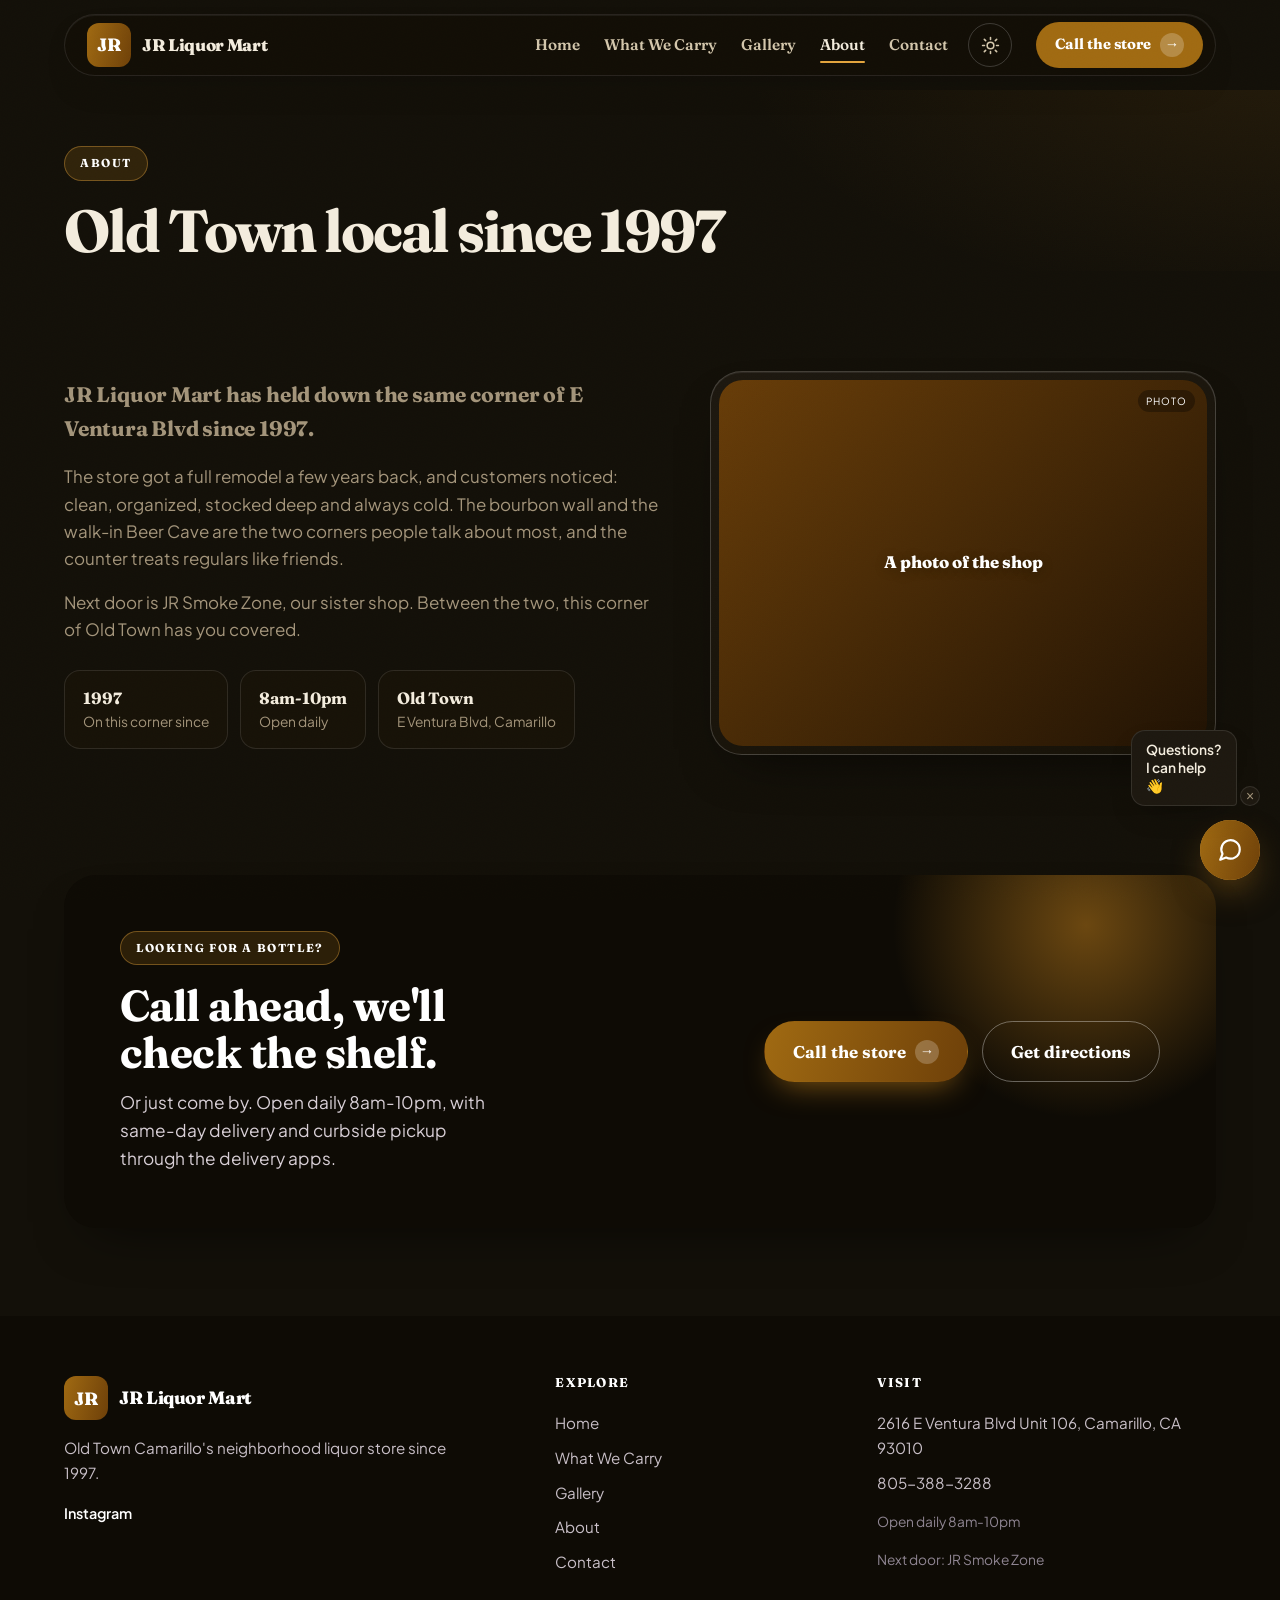
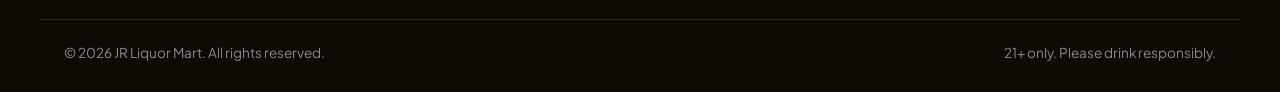
==== about.html @ 408fb855 "JR Liquor Mart site: initial import from site-template build Split from wyatt741/site-template (jr-l" ====
<!doctype html><html lang="en"><head>
<meta charset="utf-8"><meta name="viewport" content="width=device-width,initial-scale=1,viewport-fit=cover">
<title>About | JR Liquor Mart</title><meta name="description" content="JR Liquor Mart has held down the same corner of E Ventura Blvd in Old Town Camarillo since 1997.">
<link rel="canonical" href="https://jrliquormart.com/about.html">
<meta name="robots" content="index,follow">
<meta property="og:title" content="About | JR Liquor Mart"><meta property="og:description" content="JR Liquor Mart has held down the same corner of E Ventura Blvd in Old Town Camarillo since 1997.">
<meta property="og:type" content="website"><meta property="og:url" content="https://jrliquormart.com/about.html">
<meta property="og:site_name" content="JR Liquor Mart"><meta property="og:image" content="https://jrliquormart.com/assets/og-image.jpg">
<meta property="og:locale" content="en_US"><meta name="theme-color" content="#b8791a">
<meta name="twitter:card" content="summary_large_image">
<meta name="twitter:title" content="About | JR Liquor Mart"><meta name="twitter:description" content="JR Liquor Mart has held down the same corner of E Ventura Blvd in Old Town Camarillo since 1997.">
<meta name="twitter:image" content="https://jrliquormart.com/assets/og-image.jpg">
<link rel="icon" href="favicon.ico?v=1" sizes="48x48 32x32 16x16">
<link rel="icon" type="image/png" href="assets/favicon.png?v=1" sizes="256x256">
<link rel="apple-touch-icon" href="assets/apple-touch-icon.png?v=1">
<link rel="preconnect" href="https://fonts.googleapis.com">
<link rel="preconnect" href="https://fonts.gstatic.com" crossorigin>
<link href="https://fonts.googleapis.com/css2?family=Fraunces:opsz,wght@9..144,600;9..144,700;9..144,800&family=Plus+Jakarta+Sans:wght@400;500;600;700&display=swap" rel="stylesheet">
<link rel="stylesheet" href="styles.css?v=2">
<script type="application/ld+json">{"@context":"https://schema.org","@type":["LiquorStore","LocalBusiness"],"@id":"https://jrliquormart.com/#business","name":"JR Liquor Mart","description":"Old Town Camarillo's neighborhood liquor store since 1997. Bourbon and whiskey, a walk-in beer cooler, tequila, wine and snacks.","image":"https://jrliquormart.com/assets/og-image.jpg","logo":"https://jrliquormart.com/assets/logo.png","url":"https://jrliquormart.com/","telephone":"+18053883288","priceRange":"$","address":{"@type":"PostalAddress","streetAddress":"2616 E Ventura Blvd Unit 106","addressLocality":"Camarillo","addressRegion":"CA","postalCode":"93010","addressCountry":"US"},"hasMap":"https://maps.google.com/?q=2616+E+Ventura+Blvd+Unit+106,+Camarillo,+CA+93010","openingHoursSpecification":[{"@type":"OpeningHoursSpecification","dayOfWeek":["Monday","Tuesday","Wednesday","Thursday","Friday","Saturday","Sunday"],"opens":"08:00","closes":"22:00"}],"sameAs":["https://www.instagram.com/jrliquormart"]}</script>
<script>(function(){try{var t=localStorage.getItem("theme")||"dark";document.documentElement.setAttribute("data-theme",t);}catch(e){}})();</script>
</head><body class="about">
<a class="skip" href="#main">Skip to content</a><div class="nav-shell"><header class="nav"><div class="nav-in">
  <a class="brand " href="index.html" aria-label="JR Liquor Mart home"><span class="brand-b">JR</span><span class="brand-name">JR Liquor Mart</span></a>
  <nav class="nav-links"><a href="index.html">Home</a><a href="services.html">What We Carry</a><a href="gallery.html">Gallery</a><a href="about.html" class="active">About</a><a href="contact.html">Contact</a></nav>
  <button class="theme-toggle" type="button" aria-label="Toggle dark mode" title="Toggle theme"><svg class="sun" viewBox="0 0 24 24" aria-hidden="true"><circle cx="12" cy="12" r="4.2"/><path d="M12 2v2.4M12 19.6V22M4.2 4.2l1.7 1.7M18.1 18.1l1.7 1.7M2 12h2.4M19.6 12H22M4.2 19.8l1.7-1.7M18.1 5.9l1.7-1.7"/></svg><svg class="moon" viewBox="0 0 24 24" aria-hidden="true"><path d="M20 14.5A8 8 0 1 1 9.5 4a6.5 6.5 0 0 0 10.5 10.5Z"/></svg></button>
  <a class="btn btn-primary btn-sm nav-cta cta-anim" href="tel:+18053883288">Call the store<span class="btn-ic">&rarr;</span></a>
  <button class="burger" aria-label="Menu" aria-expanded="false"><span></span><span></span><span></span></button>
</div></header></div>
<div class="mobile-menu" id="mobile-menu"><a href="index.html">Home</a><a href="services.html">What We Carry</a><a href="gallery.html">Gallery</a><a href="about.html">About</a><a href="contact.html">Contact</a><a class="btn btn-primary cta-anim" href="tel:+18053883288">Call the store<span class="btn-ic">&rarr;</span></a></div>
<main id="main">
<section class="page-hero"><div class="wrap reveal"><span class="eyebrow">About</span><h1>Old Town local since 1997</h1></div></section>
<section class="section"><div class="wrap about-in">
  <div class="about-copy reveal">
    <p class="lead">JR Liquor Mart has held down the same corner of E Ventura Blvd since 1997.</p>
    <p>The store got a full remodel a few years back, and customers noticed: clean, organized, stocked deep and always cold. The bourbon wall and the walk-in Beer Cave are the two corners people talk about most, and the counter treats regulars like friends.</p>
    <p>Next door is JR Smoke Zone, our sister shop. Between the two, this corner of Old Town has you covered.</p>
    <div class="about-facts">
      <div><strong>1997</strong><span>On this corner since</span></div>
      <div><strong>8am-10pm</strong><span>Open daily</span></div>
      <div><strong>Old Town</strong><span>E Ventura Blvd, Camarillo</span></div>
    </div>
  </div>
  <div class="about-art reveal d1"><div class="art-frame"><figure class="tile tile-ph" data-cat="store"><span class="tile-label">A photo of the shop</span><span class="tile-swap">photo</span></figure></div></div>
</div></section>
</main><section class="cta-band"><div class="wrap"><div class="cta-card reveal">
  <div class="cta-copy"><span class="eyebrow eyebrow-light">Looking for a bottle?</span>
    <h2>Call ahead, we'll check the shelf.</h2>
    <p>Or just come by. Open daily 8am-10pm, with same-day delivery and curbside pickup through the delivery apps.</p></div>
  <div class="cta-btns"><a class="btn btn-glow btn-lg cta-anim" href="tel:+18053883288">Call the store<span class="btn-ic">&rarr;</span></a>
  <a class="btn btn-ghost-light btn-lg" href="https://maps.google.com/?q=2616+E+Ventura+Blvd+Unit+106,+Camarillo,+CA+93010" target="_blank" rel="noopener">Get directions</a></div>
</div></div></section><footer><div class="wrap foot-grid">
  <div class="foot-brand"><a class="brand brand-foot" href="index.html" aria-label="JR Liquor Mart home"><span class="brand-b">JR</span><span class="brand-name">JR Liquor Mart</span></a>
    <p>Old Town Camarillo's neighborhood liquor store since 1997.</p>
    <div class="foot-social"><a href="https://www.instagram.com/jrliquormart" target="_blank" rel="noopener">Instagram</a></div>
  </div>
  <div class="foot-col"><h5>Explore</h5><a href="index.html">Home</a><a href="services.html">What We Carry</a><a href="gallery.html">Gallery</a><a href="about.html">About</a><a href="contact.html">Contact</a></div>
  <div class="foot-col"><h5>Visit</h5>
    <a href="https://maps.google.com/?q=2616+E+Ventura+Blvd+Unit+106,+Camarillo,+CA+93010" target="_blank" rel="noopener">2616 E Ventura Blvd Unit 106, Camarillo, CA 93010</a>
    <a href="tel:+18053883288">805-388-3288</a>
    
    <span class="foot-note">Open daily 8am-10pm</span>
    <span class="foot-note">Next door: JR Smoke Zone</span>
  </div>
</div>
<div class="legal wrap"><span>&copy; 2026 JR Liquor Mart. All rights reserved.</span><span>21+ only. Please drink responsibly.</span></div>
</footer>
<div class="callbar" aria-label="Contact us">
  <a href="tel:+18053883288"><svg viewBox="0 0 24 24" aria-hidden="true"><path d="M22 16.9v3a2 2 0 0 1-2.2 2 19.8 19.8 0 0 1-8.6-3 19.5 19.5 0 0 1-6-6 19.8 19.8 0 0 1-3-8.6A2 2 0 0 1 4.1 2h3a2 2 0 0 1 2 1.7c.1.9.4 1.8.7 2.7a2 2 0 0 1-.5 2.1L8.1 9.9a16 16 0 0 0 6 6l1.4-1.2a2 2 0 0 1 2.1-.5c.9.3 1.8.6 2.7.7a2 2 0 0 1 1.7 2z"/></svg>Call us</a>
  <a href="sms:+18053883288"><svg viewBox="0 0 24 24" aria-hidden="true"><path d="M21 11.5a8.5 8.5 0 0 1-12.6 7.4L3 21l2.1-5.4A8.5 8.5 0 1 1 21 11.5Z"/></svg>Text us</a>
</div>
<div class="cw" id="cw">
  <button class="cw-bubble" id="cw-bubble" type="button" aria-label="Open assistant" aria-expanded="false" aria-controls="cw-panel">
    <svg class="cw-i cw-i-chat" viewBox="0 0 24 24" aria-hidden="true"><path d="M21 11.5a8.5 8.5 0 0 1-12.6 7.4L3 21l2.1-5.4A8.5 8.5 0 1 1 21 11.5Z"/></svg>
    <svg class="cw-i cw-i-x" viewBox="0 0 24 24" aria-hidden="true"><path d="M6 6l12 12M18 6L6 18"/></svg>
  </button>
  <div class="cw-panel" id="cw-panel" role="dialog" aria-modal="false" aria-labelledby="cw-title" hidden>
    <div class="cw-head"><span class="cw-avatar" aria-hidden="true">JR</span>
      <div class="cw-head-t"><strong id="cw-title">JR Assistant</strong><span><span class="cw-dot"></span> Ask about hours, delivery, or what we carry</span></div>
      <button class="cw-x-btn" id="cw-close" type="button" aria-label="Close chat"><svg viewBox="0 0 24 24" aria-hidden="true"><path d="M6 6l12 12M18 6L6 18"/></svg></button>
    </div>
    <div class="cw-log" id="cw-log" role="log" aria-live="polite" aria-label="Chat messages"></div>
    <form class="cw-form" id="cw-form" autocomplete="off">
      <label for="cw-input" class="sr-only">Type your message</label>
      <input id="cw-input" class="cw-input" type="text" placeholder="Type your message..." maxlength="600" autocomplete="off">
      <button class="cw-send" id="cw-send" type="submit" aria-label="Send message"><svg viewBox="0 0 24 24" aria-hidden="true"><path d="M5 12h14M13 6l6 6-6 6"/></svg></button>
    </form>
    <p class="cw-note">AI assistant, answers can be off. Don't share passwords or card numbers.</p>
  </div>
</div>
<script src="app.js?v=1"></script>
<script src="chat.js?v=1"></script></body></html>
---- styles.css ----
/* JR Liquor Mart - theme v2: bourbon amber + warm near-black, "black and tan".
   Dark default. Palette from the 2026-07-26 research brief (spirits-retail dark + amber
   pattern); accent text tones picked to hold WCAG AA on their backgrounds.
   NOTE: the --pink* var names are the template's accent slots, kept so future template
   merges stay diff-able. Here they hold amber, not pink. */
*{margin:0;padding:0;box-sizing:border-box}
:root{
  color-scheme:light;
  --ink:#231a10; --ink-soft:#4a3d2c; --paper:#fbf9f4; --surface:#ffffff; --paper2:#f5efe3; --band:#f6edd8; --night:#1a1207;
  --nav-bg:rgba(255,255,255,.72); --nav-border:rgba(255,255,255,.7); --btn-solid:var(--ink); --btn-hover:#9a6410;
  --pink:#9a6410; --pink-deep:#6e4009; --pink-soft:#c08a2e;
  --muted:#6f6350; --line:#ede4d1; --line-2:#e3d6bd;
  --disp:'Fraunces',Georgia,serif; --body:'Plus Jakarta Sans',system-ui,sans-serif;
  --wrap:1200px; --r:16px; --r-lg:24px; --r-xl:32px;
  --ease:cubic-bezier(.22,.61,.36,1); --spring:cubic-bezier(.34,1.56,.64,1);
  --grad:linear-gradient(105deg,#a06a12,#6e4009);
  --shadow:0 22px 50px -28px rgba(58,42,16,.4);
  --shadow-soft:0 14px 40px -24px rgba(58,42,16,.35);
}
html{scroll-behavior:smooth}
body{font-family:var(--body);color:var(--ink);background:var(--paper);line-height:1.62;-webkit-font-smoothing:antialiased;overflow-x:hidden}
/* subtle film-grain overlay for premium physical texture (fixed, non-interactive) */
body::after{content:"";position:fixed;inset:0;pointer-events:none;z-index:9999;opacity:.035;mix-blend-mode:soft-light;
  background-image:url("data:image/svg+xml,%3Csvg xmlns='http://www.w3.org/2000/svg' width='150' height='150'%3E%3Cfilter id='n'%3E%3CfeTurbulence type='fractalNoise' baseFrequency='0.8' numOctaves='2' stitchTiles='stitch'/%3E%3C/filter%3E%3Crect width='100%25' height='100%25' filter='url(%23n)'/%3E%3C/svg%3E")}
:root[data-theme="dark"] body::after{opacity:.06}
.wrap{max-width:var(--wrap);margin:0 auto;padding:0 24px}
h1,h2,h3,h4,h5{font-family:var(--disp);line-height:1.08;letter-spacing:-.012em;font-weight:700}
a{color:inherit;text-decoration:none}
img{max-width:100%;display:block}
.center{text-align:center}
section{scroll-margin-top:92px}
.skip{position:absolute;left:-999px;top:0;background:var(--ink);color:#fff;padding:10px 16px;border-radius:0 0 10px 0;z-index:200}
.skip:focus{left:0}
:focus-visible{outline:2.5px solid var(--pink);outline-offset:3px;border-radius:6px}

/* ---- buttons ---- */
.btn{position:relative;display:inline-flex;align-items:center;gap:9px;font-family:var(--disp);font-weight:700;font-size:.98rem;
  padding:13px 22px;border-radius:100px;border:1.5px solid transparent;cursor:pointer;
  transition:transform .4s var(--ease),box-shadow .4s var(--ease),background .3s,color .3s;will-change:transform}
.btn-sm{padding:10px 18px;font-size:.92rem}
.btn-lg{padding:16px 28px;font-size:1.06rem}
.btn-ic{display:inline-grid;place-items:center;width:24px;height:24px;border-radius:100px;background:rgba(255,255,255,.22);
  font-size:.9rem;transition:transform .4s var(--spring)}
.btn:hover .btn-ic{transform:translate(3px,-1px)}
.btn:active{transform:scale(.97)}
.btn-primary{background:var(--btn-solid);color:#fff}
.btn-primary:hover{background:var(--btn-hover);box-shadow:0 16px 32px -14px rgba(184,121,26,.6);transform:translateY(-2px)}
.btn-glow{background:var(--grad);color:#fff;box-shadow:0 14px 30px -12px rgba(184,121,26,.7)}
.btn-glow:hover{transform:translateY(-2px);box-shadow:0 20px 40px -12px rgba(184,121,26,.85)}
.btn-ghost{background:transparent;border-color:var(--line-2);color:var(--ink)}
.btn-ghost:hover{border-color:var(--ink);transform:translateY(-2px)}
.btn-ghost .btn-ic{background:rgba(21,16,22,.08)}
.btn-ghost-light{background:transparent;border-color:rgba(255,255,255,.35);color:#fff}
.btn-ghost-light:hover{background:rgba(255,255,255,.12);transform:translateY(-2px)}
.btn-dark{background:var(--btn-solid);color:#fff}
.btn-dark:hover{background:var(--btn-hover);transform:translateY(-2px);box-shadow:0 16px 32px -14px rgba(184,121,26,.6)}

/* ---- nav (floating glass pill) ---- */
.nav-shell{position:sticky;top:0;z-index:100;padding:14px 0;pointer-events:none}
.nav{max-width:var(--wrap);margin:0 auto;pointer-events:auto}
.nav-in{display:flex;align-items:center;gap:20px;height:62px;padding:0 12px 0 22px;margin:0 24px;
  background:var(--nav-bg);backdrop-filter:blur(16px) saturate(1.4);-webkit-backdrop-filter:blur(16px) saturate(1.4);
  border:1px solid var(--nav-border);box-shadow:var(--shadow-soft),inset 0 1px 0 rgba(255,255,255,.6);border-radius:100px}
.brand{display:inline-flex;align-items:center;gap:11px}
.brand img{height:44px;width:auto}
.brand-name{font-family:var(--disp);font-weight:800;font-size:1.06rem;letter-spacing:-.02em;color:var(--ink);line-height:1.05;white-space:nowrap}
.nav-links{display:flex;align-items:center;gap:24px;margin-left:auto}
.nav-links a{font-family:var(--disp);font-weight:600;color:var(--ink-soft);font-size:.96rem;position:relative;transition:color .25s}
.nav-links a::after{content:"";position:absolute;left:0;right:100%;bottom:-6px;height:2px;background:var(--pink);border-radius:2px;transition:right .3s var(--ease)}
.nav-links a:hover,.nav-links a.active{color:var(--ink)}
.nav-links a:hover::after,.nav-links a.active::after{right:0}
.nav-cta{margin-left:4px}
.burger{display:none;flex-direction:column;gap:5px;background:none;border:0;cursor:pointer;padding:13px 12px}   /* 44px+ tap target */
.burger span{width:24px;height:2.5px;background:var(--ink);border-radius:2px;transition:.35s var(--ease)}
.mobile-menu{display:none;flex-direction:column;gap:2px;padding:14px 32px 24px;background:var(--surface);backdrop-filter:blur(16px);border-bottom:1px solid var(--line);position:sticky;top:90px;z-index:99}
.mobile-menu a:not(.btn){padding:13px 0;font-family:var(--disp);font-weight:600;border-bottom:1px solid var(--line)}
.mobile-menu .btn{margin-top:14px;justify-content:center}
body.menu-open .mobile-menu{display:flex}
body.menu-open .burger span:nth-child(1){transform:translateY(7.5px) rotate(45deg)}
body.menu-open .burger span:nth-child(2){opacity:0}
body.menu-open .burger span:nth-child(3){transform:translateY(-7.5px) rotate(-45deg)}

/* ---- shared bits ---- */
.eyebrow{display:inline-flex;align-items:center;gap:8px;font-family:var(--disp);font-weight:700;font-size:.72rem;letter-spacing:.14em;text-transform:uppercase;
  color:var(--pink-deep);background:var(--band);border:1px solid rgba(184,121,26,.3);padding:7px 15px;border-radius:100px;margin-bottom:18px}
.eyebrow .dot{width:7px;height:7px;border-radius:100px;background:var(--pink);box-shadow:0 0 0 4px rgba(184,121,26,.18)}
.eyebrow-light{color:#fff;background:rgba(255,255,255,.15);border-color:rgba(255,255,255,.25)}
[data-theme="dark"] .eyebrow{color:#fff;background:rgba(184,121,26,.18);border-color:rgba(226,163,61,.4)}
.section{padding:100px 0}
.band{background:var(--paper2);border-block:1px solid var(--line)}
.sec-head{margin-bottom:44px}
.sec-head.center{text-align:center}
.sec-head h2{font-size:clamp(2rem,4.6vw,3.1rem);text-wrap:balance}
.sec-head p{color:var(--muted);font-size:1.1rem;margin-top:14px;max-width:64ch}
.sec-head.center p{margin-inline:auto}
.sample-note{font-size:.9rem;color:var(--pink-deep);font-weight:600}

/* ---- hero ---- */
.hero{position:relative;overflow:hidden;padding:40px 0 20px;
  background:radial-gradient(1100px 520px at 12% -8%,rgba(184,121,26,.10),transparent 58%),radial-gradient(900px 480px at 102% 4%,rgba(226,163,61,.12),transparent 55%)}
.hero::before,.hero::after{content:"";position:absolute;border-radius:50%;filter:blur(70px);z-index:0;pointer-events:none}
.hero::before{width:400px;height:400px;background:rgba(184,121,26,.14);top:-140px;left:-90px}
.hero::after{width:340px;height:340px;background:rgba(226,163,61,.16);top:-40px;right:-70px}
.hero-in{position:relative;z-index:1}
/* padding-block (not the shorthand) so .wrap's side padding survives - the shorthand
   was zeroing it out and letting hero content run off both screen edges on mobile */
.hero-in{display:grid;grid-template-columns:1.06fr .94fr;gap:56px;align-items:center;padding-block:56px 72px}
.hero-copy h1{font-size:clamp(2.5rem,5.6vw,4.2rem);letter-spacing:-.018em;margin:8px 0 20px;text-wrap:balance}
.hero-copy .hl{color:var(--pink);position:relative;white-space:nowrap}
.hero-copy>p{font-size:1.18rem;color:var(--muted);max-width:46ch}
.hero-btns{display:flex;gap:14px;flex-wrap:wrap;margin:28px 0 24px}
.hero-strip{display:flex;flex-wrap:wrap;gap:9px}
.hero-strip span{font-family:var(--disp);font-weight:600;font-size:.85rem;background:var(--surface);border:1px solid var(--line-2);padding:8px 15px;border-radius:100px;box-shadow:var(--shadow-soft)}
/* hero art: bezel-framed real photo + floating accents */
.hero-art{position:relative}
.hero-frame{padding:8px;background:linear-gradient(160deg,var(--surface),var(--paper2));border:1px solid var(--line-2);
  border-radius:var(--r-xl);box-shadow:var(--shadow);transform:rotate(1.4deg);transition:transform .6s var(--ease)}
.hero-frame img{border-radius:calc(var(--r-xl) - 8px);aspect-ratio:4/3;object-fit:cover;width:100%}
.hero-art:hover .hero-frame{transform:rotate(0)}
.hero-badge{position:absolute;left:-18px;bottom:24px;display:flex;align-items:center;gap:10px;background:var(--surface);padding:10px 16px 10px 10px;
  border-radius:100px;box-shadow:var(--shadow);border:1px solid var(--line);font-family:var(--disp);font-weight:700;font-size:.8rem;line-height:1.1}
.hero-badge img{width:38px;height:38px}
.hero-chip{position:absolute;right:-16px;top:-18px;width:120px;height:120px;padding:6px;background:var(--surface);border-radius:22px;box-shadow:var(--shadow);border:1px solid var(--line);transform:rotate(-5deg);transition:transform .6s var(--spring)}
.hero-chip img{width:100%;height:100%;object-fit:cover;border-radius:16px}
.hero-art:hover .hero-chip{transform:rotate(0) scale(1.04)}

/* ---- brands strip (infinite marquee, uniform white chips) ---- */
.brands{padding:30px 0;border-block:1px solid var(--line);background:var(--paper2)}
.brands-in{display:flex;align-items:center;gap:26px}
.brands-label{font-family:var(--disp);font-weight:700;font-size:.8rem;letter-spacing:.06em;text-transform:uppercase;color:var(--muted);white-space:nowrap;flex-shrink:0}
.brands-marquee{overflow:hidden;flex:1;-webkit-mask-image:linear-gradient(90deg,transparent,#000 5%,#000 95%,transparent);mask-image:linear-gradient(90deg,transparent,#000 5%,#000 95%,transparent)}
.brands-track{display:flex;align-items:center;gap:18px;width:max-content}
.brand-chip{display:grid;place-items:center;height:58px;min-width:132px;padding:0 22px;background:#fff;border:1px solid var(--line-2);
  border-radius:13px;box-shadow:0 6px 18px -12px rgba(0,0,0,.28);transition:transform .3s var(--ease),box-shadow .3s var(--ease)}
.brand-chip:hover{transform:translateY(-3px);box-shadow:0 12px 26px -12px rgba(0,0,0,.3)}
.brand-chip img{height:30px;width:auto;display:block}
.brand-chip-txt{font-family:var(--disp);font-weight:700;font-size:1.02rem;color:#231a10;white-space:nowrap;letter-spacing:-.01em}

/* ---- photo tiles ---- */
.tile{position:relative;border-radius:var(--r-lg);overflow:hidden;background:var(--paper2);box-shadow:var(--shadow-soft);isolation:isolate;cursor:default}
.tile img{width:100%;height:100%;object-fit:cover;aspect-ratio:4/3;transition:transform .7s var(--ease)}
.tile figcaption{position:absolute;left:0;right:0;bottom:0;padding:26px 16px 14px;color:#fff;font-family:var(--disp);font-weight:700;font-size:.98rem;
  background:linear-gradient(to top,rgba(12,6,12,.82),transparent);transform:translateY(6px);opacity:.94;transition:transform .4s var(--ease),opacity .4s}
.tile[role="button"]{cursor:zoom-in}
.tile[data-full]::after{content:"⤢";position:absolute;top:12px;right:12px;width:32px;height:32px;display:grid;place-items:center;
  border-radius:100px;background:rgba(255,255,255,.9);color:var(--ink);font-size:.95rem;opacity:0;transform:scale(.8);transition:.3s var(--spring)}
.tile:hover img{transform:scale(1.06)}
.tile:hover figcaption{transform:translateY(0)}
.tile:hover[data-full]::after{opacity:1;transform:scale(1)}

/* ---- service grid (home) ---- */
.svc-grid{display:grid;grid-template-columns:repeat(5,1fr);gap:16px}   /* 5 carry categories = 5 cells */
.svc{display:block;background:var(--surface);border:1px solid var(--line);border-radius:var(--r-lg);padding:28px 24px 24px;
  transition:transform .4s var(--ease),box-shadow .4s var(--ease),border-color .3s;position:relative;overflow:hidden}
.svc::before{content:"";position:absolute;inset:0 0 auto 0;height:3px;background:var(--grad);transform:scaleX(0);transform-origin:left;transition:transform .45s var(--ease)}
.svc:hover{transform:translateY(-6px);box-shadow:var(--shadow);border-color:transparent}
.svc:hover::before{transform:scaleX(1)}
/* nested "double-bezel" icon badge: outer shell (surface + hairline) + inner core (band, concentric radius) */
.ic-badge{position:relative;width:54px;height:54px;border-radius:16px;display:grid;place-items:center;margin-bottom:18px;
  background:var(--surface);border:1px solid var(--line-2);box-shadow:var(--shadow-soft),inset 0 1px 0 rgba(255,255,255,.55);color:var(--pink-deep)}
.ic-badge::before{content:"";position:absolute;inset:4px;border-radius:12px;background:linear-gradient(150deg,var(--band),transparent);z-index:0}
.ic-svg{position:relative;z-index:1;width:26px;height:26px}
.ic-badge-lg{width:62px;height:62px;border-radius:18px}
.ic-badge-lg::before{border-radius:14px}
.ic-badge-lg .ic-svg{width:29px;height:29px}
[data-theme="dark"] .ic-badge{box-shadow:var(--shadow-soft),inset 0 1px 0 rgba(255,255,255,.08)}
.svc h3{font-size:1.24rem;margin-bottom:8px}
.svc p{color:var(--muted);font-size:.96rem}
.svc-more{display:inline-flex;align-items:center;gap:6px;margin-top:16px;font-family:var(--disp);font-weight:700;color:var(--pink-deep);font-size:.9rem}
.svc-more .btn-ic{width:20px;height:20px;background:var(--band);color:var(--pink-deep)}

/* ---- gallery ---- */
.gal-grid{display:grid;grid-template-columns:repeat(3,1fr);gap:16px}
.gal-teaser{margin-bottom:32px}
.gal-masonry .tile:nth-child(7n+1){grid-row:span 2}
.gal-masonry .tile:nth-child(7n+1) img{aspect-ratio:4/5}
.gfilters{display:flex;flex-wrap:wrap;gap:10px;justify-content:center;margin-bottom:34px}
.gfilter{font-family:var(--disp);font-weight:700;font-size:.9rem;padding:10px 20px;border-radius:100px;border:1.5px solid var(--line-2);background:var(--surface);color:var(--ink);cursor:pointer;transition:.3s var(--ease)}
.gfilter:hover{border-color:var(--pink);color:var(--pink-deep)}
.gfilter.active{background:var(--btn-solid);color:#fff;border-color:var(--btn-solid)}
.tile.hide{display:none}

/* ---- lightbox ---- */
.lightbox{position:fixed;inset:0;z-index:150;display:none;place-items:center;padding:5vw;
  background:rgba(12,6,12,.86);backdrop-filter:blur(10px);opacity:0;transition:opacity .35s var(--ease)}
.lightbox.on{display:grid;opacity:1}
.lightbox img{max-width:100%;max-height:90vh;border-radius:var(--r);box-shadow:0 30px 80px -20px rgba(0,0,0,.6)}
.lb-close{position:absolute;top:22px;right:26px;width:48px;height:48px;border-radius:100px;border:0;background:rgba(255,255,255,.14);color:#fff;font-size:1.8rem;cursor:pointer;transition:.3s}
.lb-close:hover{background:rgba(255,255,255,.28);transform:rotate(90deg)}

/* ---- features ---- */
.feat-grid{display:grid;grid-template-columns:repeat(4,1fr);gap:18px}
.feat{background:var(--paper2);border:1px solid var(--line);border-radius:var(--r-lg);padding:28px 24px;transition:transform .4s var(--ease),background .3s}
.feat:hover{transform:translateY(-4px);background:var(--surface);box-shadow:var(--shadow-soft)}
.feat h3{font-size:1.12rem;margin-bottom:6px}
.feat p{color:var(--muted);font-size:.94rem}

/* ---- industries ---- */
.ind-grid{display:grid;grid-template-columns:repeat(4,1fr);gap:16px;margin-bottom:28px}
.ind{position:relative;border-radius:var(--r-lg);overflow:hidden;box-shadow:var(--shadow-soft)}
.ind img{width:100%;aspect-ratio:1;object-fit:cover;transition:transform .7s var(--ease)}
.ind figcaption{position:absolute;left:0;right:0;bottom:0;padding:22px 14px 12px;color:#fff;font-family:var(--disp);font-weight:700;
  background:linear-gradient(to top,rgba(12,6,12,.82),transparent)}
.ind:hover img{transform:scale(1.06)}

/* ---- testimonials ---- */
.tst-grid{display:grid;grid-template-columns:repeat(3,1fr);gap:18px}
.tst{background:var(--surface);border:1px solid var(--line);border-radius:var(--r-lg);padding:28px;box-shadow:var(--shadow-soft)}
.tst-stars{color:var(--pink);letter-spacing:2px;margin-bottom:12px}
.tst p{font-size:1.02rem;margin-bottom:16px}
.tst cite{font-family:var(--disp);font-weight:700;font-style:normal;display:flex;flex-direction:column}
.tst cite span{color:var(--muted);font-weight:500;font-size:.88rem}

/* ---- cta band ---- */
.cta-band{padding:20px 0 88px}
.cta-card{position:relative;overflow:hidden;background:var(--night);color:#fff;border-radius:var(--r-xl);padding:56px;
  display:flex;align-items:center;justify-content:space-between;gap:32px;flex-wrap:wrap;box-shadow:var(--shadow)}
.cta-card::before{content:"";position:absolute;width:420px;height:420px;right:-80px;top:-160px;border-radius:100px;
  background:radial-gradient(circle,rgba(184,121,26,.55),transparent 65%)}
.cta-copy{position:relative;max-width:32ch}
.cta-copy h2{font-size:clamp(1.9rem,4vw,2.7rem)}
.cta-copy p{color:#d8cfd6;margin-top:12px;font-size:1.08rem}
.cta-btns{position:relative;display:flex;gap:14px;flex-wrap:wrap}

/* ---- page hero (inner pages) ---- */
.page-hero{padding:56px 0 8px;background:radial-gradient(900px 420px at 100% -20%,rgba(184,121,26,.1),transparent 60%)}
.page-hero h1{font-size:clamp(2.3rem,5.5vw,3.7rem);letter-spacing:-.035em;text-wrap:balance}
.page-hero p{color:var(--muted);font-size:1.16rem;margin-top:14px;max-width:60ch}

/* ---- service rows (services page) ---- */
.svc-row-in{display:grid;grid-template-columns:1fr 1fr;gap:52px;align-items:center}
.svc-row-flip .svc-row-art{order:2}
.art-frame{padding:8px;background:linear-gradient(160deg,var(--surface),var(--paper2));border:1px solid var(--line-2);border-radius:var(--r-xl);box-shadow:var(--shadow)}
.art-frame .tile{box-shadow:none;border-radius:calc(var(--r-xl) - 8px)}
.art-frame .tile img{aspect-ratio:5/4}
.svc-row-copy h2{font-size:clamp(1.9rem,4vw,2.7rem);margin:6px 0 14px}
.svc-row-copy>p{color:var(--muted);font-size:1.1rem;margin-bottom:20px}
.ticks{list-style:none;margin-bottom:26px;display:grid;gap:10px}
.ticks li{padding-left:30px;position:relative;font-weight:500}
.ticks li::before{content:"";position:absolute;left:0;top:2px;width:20px;height:20px;border-radius:100px;background:var(--band);
  background-image:url("data:image/svg+xml,%3Csvg xmlns='http://www.w3.org/2000/svg' viewBox='0 0 24 24' fill='none' stroke='%23b8791a' stroke-width='3.5' stroke-linecap='round' stroke-linejoin='round'%3E%3Cpath d='M20 6L9 17l-5-5'/%3E%3C/svg%3E");background-size:13px;background-repeat:no-repeat;background-position:center}
/* use-case showcase (services page) */
.usecase-grid{display:grid;grid-template-columns:repeat(4,1fr);gap:16px}
.usecase{position:relative;border-radius:var(--r-lg);overflow:hidden;box-shadow:var(--shadow-soft)}
.usecase img{width:100%;aspect-ratio:4/5;object-fit:cover;transition:transform .7s var(--ease)}
.usecase:hover img{transform:scale(1.05)}
.usecase figcaption{position:absolute;left:0;right:0;bottom:0;padding:28px 16px 16px;color:#fff;display:flex;flex-direction:column;gap:3px;
  background:linear-gradient(to top,rgba(12,6,12,.9),rgba(12,6,12,.4) 55%,transparent)}
.usecase figcaption strong{font-family:var(--disp);font-weight:800;font-size:1.08rem}
.usecase figcaption span{font-size:.86rem;opacity:.92;line-height:1.35}

/* stats trust band (gallery page) */
.stats{display:grid;grid-template-columns:repeat(4,1fr);gap:16px;text-align:center}
.stat{background:var(--surface);border:1px solid var(--line);border-radius:var(--r-lg);padding:28px 18px;box-shadow:var(--shadow-soft)}
.stat strong{display:block;font-family:var(--disp);font-weight:800;font-size:2.1rem;color:var(--pink-deep);line-height:1;letter-spacing:-.02em}
.stat span{color:var(--muted);font-size:.9rem;margin-top:8px;display:block}

/* "Ideal for" audience chips on service rows */
.ideal{display:flex;align-items:center;flex-wrap:wrap;gap:8px;margin-bottom:24px}
.ideal-label{font-family:var(--disp);font-weight:700;font-size:.7rem;letter-spacing:.1em;text-transform:uppercase;color:var(--muted);margin-right:2px}
.ideal-chip{font-family:var(--body);font-weight:600;font-size:.82rem;padding:5px 13px;border-radius:100px;background:var(--band);color:var(--pink-deep);border:1px solid var(--line-2)}

/* ---- about ---- */
.about-in{display:grid;grid-template-columns:1.08fr .92fr;gap:52px;align-items:center}
.about-copy .lead{font-size:1.32rem;font-family:var(--disp);font-weight:700;margin-bottom:18px;letter-spacing:-.01em}
.about-copy p{color:var(--muted);margin-bottom:16px;font-size:1.06rem}
.about-facts{display:flex;gap:12px;flex-wrap:wrap;margin-top:26px}
.about-facts div{background:var(--paper2);border:1px solid var(--line);border-radius:var(--r);padding:14px 18px;display:flex;flex-direction:column}
.about-facts strong{font-family:var(--disp);font-size:1.02rem}
.about-facts span{color:var(--muted);font-size:.86rem}
.fame{display:flex;flex-wrap:wrap;gap:12px;justify-content:center;max-width:780px;margin:28px auto 0}
.fame-chip{font-family:var(--disp);font-weight:700;background:var(--surface);border:1.5px solid var(--line-2);padding:11px 20px;border-radius:100px;transition:.3s var(--ease)}
.fame-chip:hover{border-color:var(--pink);color:var(--pink-deep);transform:translateY(-2px)}

/* ---- contact ---- */
.contact-in{display:grid;grid-template-columns:1.3fr .7fr;gap:36px;align-items:start}
.cform{background:var(--surface);border:1px solid var(--line);border-radius:var(--r-xl);padding:34px;display:grid;gap:16px;box-shadow:var(--shadow-soft)}
.cform label{font-family:var(--disp);font-weight:600;font-size:.9rem;display:grid;gap:7px;min-width:0}
.cform input,.cform select,.cform textarea{width:100%;min-width:0;font-family:var(--body);font-size:1rem;padding:13px 15px;border:1.5px solid var(--line-2);border-radius:12px;background:var(--paper2);color:var(--ink);transition:.25s}
.cform input:focus,.cform select:focus,.cform textarea:focus{outline:none;border-color:var(--pink);background:var(--surface);box-shadow:0 0 0 4px rgba(184,121,26,.1)}
.f-row{display:grid;grid-template-columns:1fr 1fr;gap:16px;min-width:0}
.cform button{justify-self:start;margin-top:4px}
.form-fine{font-family:var(--body);color:var(--muted);font-size:.9rem;font-weight:400}
.contact-side{display:grid;gap:14px}
.cside-card{background:var(--paper2);border:1px solid var(--line);border-radius:var(--r-lg);padding:22px}
.cside-card h3{font-size:.76rem;letter-spacing:.12em;text-transform:uppercase;color:var(--muted);margin-bottom:8px}
.cside-card p{font-size:.98rem}
.big-phone{font-family:var(--disp);font-weight:800;font-size:1.5rem;color:var(--pink-deep)}
.cside-social{display:flex;flex-direction:column;gap:6px}
.cside-social a,.cside-card>a{color:var(--pink-deep);font-weight:600;font-size:.96rem}
.map-sec{margin-top:8px}
.map-sec iframe{width:100%;height:380px;border:0;display:block;filter:grayscale(.2)}

/* ---- footer ---- */
footer{background:var(--night);color:#c8bfc7;padding:60px 0 28px}
.foot-grid{display:grid;grid-template-columns:1.6fr 1fr 1.2fr;gap:40px}
.brand-foot{margin-bottom:16px}
.brand-foot img{height:46px}
.brand-foot .brand-name{color:#fff;font-size:1.12rem}
.foot-brand p{max-width:36ch;font-size:.95rem}
.foot-social{display:flex;gap:16px;margin-top:16px}
.foot-social a{color:#fff;font-weight:600;font-size:.9rem;position:relative}
.foot-social a:hover{color:var(--pink-soft)}
.foot-col h5{font-family:var(--disp);color:#fff;font-size:.8rem;letter-spacing:.1em;text-transform:uppercase;margin-bottom:16px}
.foot-col a,.foot-note{display:block;color:#c8bfc7;padding:5px 0;font-size:.95rem}
.foot-col a:hover{color:#fff}
.foot-note{color:#8f8592;font-size:.86rem;margin-top:6px}
.legal{border-top:1px solid rgba(255,255,255,.1);margin-top:40px;padding-top:22px;font-size:.85rem;color:#8f8592;display:flex;justify-content:space-between;flex-wrap:wrap;gap:10px}

/* ---- motion ---- */
@media (prefers-reduced-motion:no-preference){
  .reveal{opacity:0;transform:translateY(22px);filter:blur(6px);transition:opacity .8s var(--ease),transform .8s var(--ease),filter .8s var(--ease)}
  .reveal.in{opacity:1;transform:none;filter:blur(0)}
  .reveal.d1{transition-delay:.12s}.reveal.d2{transition-delay:.24s}

  /* staggered children: the container is just the scroll trigger, kids cascade in */
  .stagger>*{opacity:0;transform:translateY(24px);transition:opacity .6s var(--ease),transform .6s var(--ease)}
  .reveal.stagger{opacity:1;transform:none;filter:none}
  .stagger.in>*{opacity:1;transform:none}
  .stagger.in>*:nth-child(2){transition-delay:.07s}
  .stagger.in>*:nth-child(3){transition-delay:.14s}
  .stagger.in>*:nth-child(4){transition-delay:.21s}
  .stagger.in>*:nth-child(5){transition-delay:.28s}
  .stagger.in>*:nth-child(6){transition-delay:.35s}
  .stagger.in>*:nth-child(7){transition-delay:.42s}
  .stagger.in>*:nth-child(8){transition-delay:.49s}

  /* infinite logo marquee (track holds the set twice -> -50% loops seamlessly) */
  .brands-track{animation:marquee 28s linear infinite}
  .brands-marquee:hover .brands-track{animation-play-state:paused}
  @keyframes marquee{to{transform:translateX(-50%)}}

  /* floating hero accents + ambient blobs */
  .float-a{animation:floatA 6s ease-in-out infinite}
  .float-b{animation:floatB 7.5s ease-in-out infinite}
  .hero::before{animation:floatA 9s ease-in-out infinite}
  .hero::after{animation:floatB 12s ease-in-out infinite}
  @keyframes floatA{0%,100%{transform:translateY(0)}50%{transform:translateY(-10px)}}
  @keyframes floatB{0%,100%{transform:rotate(-5deg) translateY(0)}50%{transform:rotate(-5deg) translateY(-13px)}}

  /* pulsing eyebrow dot */
  .eyebrow .dot{animation:pulse 2.6s ease-out infinite}
  @keyframes pulse{0%{box-shadow:0 0 0 0 rgba(184,121,26,.4)}70%,100%{box-shadow:0 0 0 9px rgba(184,121,26,0)}}

  /* light sheen sweep across solid buttons on hover */
  .btn-primary,.btn-glow,.btn-dark{overflow:hidden}
  .btn-primary::after,.btn-glow::after,.btn-dark::after{content:"";position:absolute;top:0;left:-130%;width:55%;height:100%;
    background:linear-gradient(100deg,transparent,rgba(255,255,255,.35),transparent);transform:skewX(-18deg);pointer-events:none}
  .btn-primary:hover::after,.btn-glow:hover::after,.btn-dark:hover::after{animation:sheen .85s var(--ease)}
  @keyframes sheen{to{left:140%}}

  /* idle attention on conversion CTAs: gentle breathe + pink glow (drop-shadow so it isn't clipped) */
  .cta-anim{animation:ctaBreathe 2.6s ease-in-out infinite}
  .cta-anim:hover{animation:none}
  @keyframes ctaBreathe{
    0%,100%{transform:scale(1);filter:drop-shadow(0 5px 12px rgba(184,121,26,.32))}
    50%{transform:scale(1.045);filter:drop-shadow(0 10px 20px rgba(184,121,26,.6))}}

  /* chat bubble: expanding pulse ring + slow bob (both stop when the panel is open) */
  .cw-bubble{animation:cwBob 3.2s ease-in-out infinite}
  .cw-bubble::after{content:"";position:absolute;inset:0;border-radius:100px;background:var(--pink);z-index:-1;animation:cwRing 2.1s ease-out infinite}
  .cw--open .cw-bubble{animation:none}
  .cw--open .cw-bubble::after{animation:none;opacity:0}
  @keyframes cwBob{0%,100%{transform:translateY(0)}50%{transform:translateY(-5px)}}
  @keyframes cwRing{0%{transform:scale(1);opacity:.45}100%{transform:scale(1.75);opacity:0}}
}

/* ---- responsive ---- */
@media (max-width:960px){
  .hero-in,.svc-row-in,.about-in,.contact-in{grid-template-columns:1fr}
  .hero-art{max-width:460px;margin:0 auto}
  .svc-row-flip .svc-row-art{order:-1}
  .svc-grid,.feat-grid,.ind-grid{grid-template-columns:1fr 1fr}
  .tst-grid{grid-template-columns:1fr}
  .foot-grid{grid-template-columns:1fr 1fr}
  .cta-card{padding:40px}
}
@media (max-width:600px){
  .wrap{padding:0 18px}
  .nav-links,.nav-cta{display:none}.burger{display:flex}
  .nav-in{margin:0 12px;gap:8px;padding:0 8px 0 14px}
  .nav-in .theme-toggle{margin-left:auto}       /* push toggle + burger to the right edge */
  .brand{gap:8px}
  .brand img{height:36px}
  .brand-name{font-size:.9rem}                  /* keep the lockup inside the pill on phones */
  .section{padding:60px 0}
  .hero{padding-top:6px}
  .hero-in{padding-block:12px 40px}             /* tighten the gap under the nav (keep side padding) */
  /* stacked full-width on phones -> center the hero so it reads as intentional */
  .hero-copy{text-align:center}
  .hero-copy>p{margin-inline:auto}
  .hero-btns{justify-content:center}
  .hero-copy h1{font-size:2.35rem}              /* fit within the screen with margin */
  .hero-art{max-width:100%}
  .hero-frame{transform:none}                   /* no rotation -> no right-edge overflow */
  .hero-badge,.hero-chip{display:none}          /* floating accents poke off-screen on phones */
  /* column flex: flex:1 governs height, so the marquee must be pinned to 100%
     width or it expands to its max-content track and overflows the page */
  .brands-in{flex-direction:column;align-items:stretch;gap:14px}
  .brands-marquee{width:100%;min-width:0}
  .svc-grid,.feat-grid,.gal-grid,.usecase-grid,.stats{grid-template-columns:1fr 1fr;gap:12px}
  .gal-masonry .tile:nth-child(7n+1){grid-row:span 1}
  .gal-masonry .tile:nth-child(7n+1) img{aspect-ratio:4/3}
  .f-row{grid-template-columns:1fr}
  .foot-grid,.about-facts{grid-template-columns:1fr}
  .cta-card{padding:32px 24px}
  .cform{padding:24px 20px}                     /* less padding so inputs have room */
  .page-hero h1{font-size:2.05rem}              /* clear the right edge */
  .stat{padding:24px 14px}
  .stat strong{font-size:1.7rem}                /* "In-house" fits on one line */
}
@media (max-width:380px){
  .hero-copy h1{font-size:2.15rem}              /* smallest phones: keep the headline off the edge */
}

/* ============================ DARK THEME (default) ============================ */
:root[data-theme="dark"]{
  color-scheme:dark;
  --ink:#f3ecdd; --ink-soft:#d3c6ab; --paper:#131009; --surface:#1d1810; --paper2:#171208; --band:rgba(226,163,61,.16); --night:#0e0b05;
  --muted:#a3947a; --line:rgba(255,255,255,.10); --line-2:rgba(255,255,255,.18);
  --nav-bg:rgba(19,15,8,.72); --nav-border:rgba(255,255,255,.09); --btn-solid:#a06a12; --btn-hover:#8a5a10;
  --pink:#e2a33d; --pink-deep:#c08a2e; --pink-soft:#f0c060;
  --shadow:0 24px 55px -30px rgba(0,0,0,.75); --shadow-soft:0 16px 40px -26px rgba(0,0,0,.55);
}
[data-theme="dark"] .nav-in{box-shadow:var(--shadow-soft),inset 0 1px 0 rgba(255,255,255,.06)}
/* glass top-edge highlight on cards in dark, so they read as machined panels */
[data-theme="dark"] .tst,[data-theme="dark"] .cform,[data-theme="dark"] .cside-card,
[data-theme="dark"] .hero-frame,[data-theme="dark"] .art-frame{box-shadow:var(--shadow),inset 0 1px 0 rgba(255,255,255,.07)}
[data-theme="dark"] .svc:hover,[data-theme="dark"] .feat:hover{box-shadow:var(--shadow),inset 0 1px 0 rgba(255,255,255,.07)}

/* ---- theme toggle ---- */
.theme-toggle{display:inline-grid;place-items:center;width:44px;height:44px;border-radius:100px;border:1.5px solid var(--line-2);
  background:transparent;color:var(--ink-soft);cursor:pointer;transition:.3s var(--ease);flex-shrink:0}
.theme-toggle:hover{border-color:var(--pink);color:var(--pink)}
.theme-toggle svg{width:19px;height:19px;fill:none;stroke:currentColor;stroke-width:2;stroke-linecap:round;stroke-linejoin:round}
.theme-toggle .sun{display:none}.theme-toggle .moon{display:block}
[data-theme="dark"] .theme-toggle .moon{display:none}[data-theme="dark"] .theme-toggle .sun{display:block}
.mobile-menu .theme-toggle{margin-top:14px;width:100%;border-radius:12px;height:46px;gap:8px}
.mobile-menu .theme-toggle::after{content:"Toggle theme";font-family:var(--disp);font-weight:600;font-size:.95rem}

/* ---- chat widget (demo assistant) ---- */
.sr-only{position:absolute;width:1px;height:1px;padding:0;margin:-1px;overflow:hidden;clip:rect(0,0,0,0);border:0}
.cw{position:fixed;right:20px;bottom:20px;z-index:120;font-family:var(--body)}
.cw-bubble{position:relative;width:60px;height:60px;border-radius:100px;border:0;cursor:pointer;background:var(--grad);
  box-shadow:0 16px 36px -10px rgba(184,121,26,.6);display:grid;place-items:center;transition:transform .4s var(--spring)}
.cw-bubble:hover{transform:scale(1.06)}
.cw-bubble svg{position:absolute;width:26px;height:26px;fill:none;stroke:#fff;stroke-width:2;stroke-linecap:round;stroke-linejoin:round;transition:opacity .3s,transform .3s}
.cw-i-x{opacity:0;transform:rotate(-90deg)}
.cw--open .cw-i-chat{opacity:0;transform:rotate(90deg)}
.cw--open .cw-i-x{opacity:1;transform:rotate(0)}
.cw-panel{position:absolute;right:0;bottom:74px;overscroll-behavior:contain;width:min(374px,calc(100vw - 40px));height:min(540px,calc(100vh - 120px));
  background:var(--surface);border:1px solid var(--line);border-radius:var(--r-lg);box-shadow:var(--shadow);display:flex;flex-direction:column;overflow:hidden}
.cw-panel[hidden]{display:none}
.cw-head{display:flex;align-items:center;gap:10px;padding:13px 14px;background:var(--night);color:#fff}
.cw-avatar{width:36px;height:36px;border-radius:100px;background:var(--grad);display:grid;place-items:center;font-family:var(--disp);font-weight:800;color:#fff;flex-shrink:0}
.cw-head-t{display:flex;flex-direction:column;line-height:1.25;flex:1}
.cw-head-t strong{font-family:var(--disp);font-size:.98rem}
.cw-head-t span{font-size:.75rem;color:#c9bfc7}
.cw-dot{display:inline-block;vertical-align:middle;width:8px;height:8px;border-radius:100px;background:#27d07f;box-shadow:0 0 0 3px rgba(39,208,127,.25)}
.cw-x-btn{background:none;border:0;color:#fff;cursor:pointer;opacity:.8;padding:4px;display:grid;place-items:center}
.cw-x-btn svg{width:20px;height:20px;fill:none;stroke:#fff;stroke-width:2;stroke-linecap:round}
.cw-x-btn:hover{opacity:1}
/* overscroll-behavior:contain stops the scroll chaining to the page behind the chat */
.cw-log{flex:1;overflow-y:auto;overscroll-behavior:contain;-webkit-overflow-scrolling:touch;padding:16px;display:flex;flex-direction:column;gap:10px;background:var(--paper2)}
.cw-msg{max-width:84%;padding:10px 14px;border-radius:15px;font-size:.93rem;line-height:1.5;white-space:pre-wrap;word-wrap:break-word}
.cw-bot{align-self:flex-start;background:var(--surface);border:1px solid var(--line);border-bottom-left-radius:4px;color:var(--ink)}
.cw-user{align-self:flex-end;background:var(--grad);color:#fff;border-bottom-right-radius:4px}
.cw-msg a{color:var(--pink-deep);font-weight:600}
.cw-user a{color:#fff;text-decoration:underline}
.cw-chips{display:flex;flex-wrap:wrap;gap:8px;align-self:flex-start;max-width:100%}
.cw-chip{font-family:var(--disp);font-weight:600;font-size:.85rem;padding:8px 14px;border-radius:100px;border:1.5px solid var(--line-2);
  background:var(--surface);color:var(--ink);cursor:pointer;transition:.25s var(--ease)}
.cw-chip:hover{border-color:var(--pink);color:var(--pink-deep);transform:translateY(-1px)}
.cw-chip-ghost{opacity:.7}
.cw-typing{display:flex;gap:4px;align-items:center;align-self:flex-start;padding:12px 14px}
.cw-typing span{width:7px;height:7px;border-radius:100px;background:var(--muted);animation:cwb 1s infinite}
.cw-typing span:nth-child(2){animation-delay:.15s}.cw-typing span:nth-child(3){animation-delay:.3s}
@keyframes cwb{0%,60%,100%{opacity:.3;transform:translateY(0)}30%{opacity:1;transform:translateY(-3px)}}
.cw-form{display:flex;gap:8px;padding:12px;border-top:1px solid var(--line);background:var(--surface)}
.cw-input{flex:1;border:1.5px solid var(--line-2);border-radius:100px;padding:10px 16px;font-family:var(--body);font-size:.93rem;background:var(--paper2);color:var(--ink)}
.cw-input:focus{outline:none;border-color:var(--pink)}
.cw-send{width:42px;height:42px;border-radius:100px;border:0;background:var(--btn-solid);cursor:pointer;display:grid;place-items:center;flex-shrink:0}
.cw-send svg{width:18px;height:18px;fill:none;stroke:#fff;stroke-width:2;stroke-linecap:round;stroke-linejoin:round}
.cw-send:disabled{opacity:.5;cursor:default}
.cw-note{font-size:.67rem;color:var(--muted);text-align:center;padding:0 12px 10px;background:var(--surface);margin:0}
@media (max-width:600px){
  .cw{right:14px;bottom:14px}.cw-bubble{width:54px;height:54px}
  .cw-input{font-size:16px}   /* <16px makes iOS Safari zoom the page on focus */
  /* freeze the page while the chat is open on phones, so a drag inside a short
     message log can't scroll the site behind it */
  body:has(.cw--open){overflow:hidden}
}

/* ============================ TEMPLATE PLACEHOLDERS ============================ */
/* Swap these out for a real logo + real photos, then delete this block.
   REBRAND: change --pink / --pink-deep / --grad + the two font families above. */

/* placeholder logo: gradient initial square + wordmark (brandmark() in build.py) */
.brand-b{display:grid;place-items:center;width:44px;height:44px;border-radius:12px;background:var(--grad);
  color:#fff;font-family:var(--disp);font-weight:800;font-size:1.12rem;letter-spacing:.01em;line-height:1;flex-shrink:0}

/* gradient placeholder tiles: tile() in build.py renders these instead of <img> */
.tile-ph{position:relative;aspect-ratio:4/3;display:grid;place-items:center;isolation:isolate;overflow:hidden}
.tile-ph.tile-box{aspect-ratio:1/1}
.tile-ph::after{content:"";position:absolute;inset:0;z-index:-1;background:var(--grad);opacity:.92}
.tile-ph[data-cat="shelf"]::after{background:linear-gradient(135deg,#8a5a10,#3a2405)}
.tile-ph[data-cat="cave"]::after{background:linear-gradient(135deg,#1f4d46,#0e2320)}
.tile-ph[data-cat="store"]::after{background:linear-gradient(135deg,#6e4009,#221304)}
.tile-label{font-family:var(--disp);font-weight:800;color:#fff;font-size:1.05rem;text-align:center;padding:0 16px;text-shadow:0 2px 12px rgba(0,0,0,.3)}
.tile-swap{position:absolute;top:10px;right:12px;font-size:.62rem;letter-spacing:.1em;text-transform:uppercase;
  color:#fff;background:rgba(0,0,0,.32);padding:3px 8px;border-radius:100px}
.hero-frame .tile-ph,.art-frame .tile-ph{width:100%;border-radius:calc(var(--r-xl) - 8px)}
.gal-masonry .tile-ph:nth-child(7n+1){aspect-ratio:4/5}
@media (max-width:600px){ .brand-b{width:38px;height:38px;font-size:.98rem} .gal-masonry .tile-ph:nth-child(7n+1){aspect-ratio:4/3} }

/* ============================ ORDER + MENU (restaurants/cafes) ============================ */
/* Order-link buttons (hero + menu page). Renders only when ORDER is populated in build.py. */
.order-bar{margin-top:22px;display:flex;flex-wrap:wrap;align-items:center;gap:10px 14px}
.order-lbl{font-family:var(--disp);font-weight:700;font-size:.72rem;letter-spacing:.14em;text-transform:uppercase;color:var(--muted)}
.order-btns{display:flex;flex-wrap:wrap;gap:10px}
.order-btn{--oc:var(--pink);display:inline-flex;align-items:center;gap:9px;background:var(--oc);color:#fff;
  font-family:var(--disp);font-weight:700;font-size:.92rem;padding:11px 18px;border-radius:100px;text-decoration:none;
  border:1px solid rgba(255,255,255,.14);transition:transform .4s var(--ease),box-shadow .4s var(--ease),filter .2s}
.order-btn:hover{transform:translateY(-2px);filter:brightness(1.06);box-shadow:0 14px 30px -14px var(--oc)}
.order-btn .btn-ic{display:inline-grid;place-items:center;width:22px;height:22px;border-radius:100px;background:rgba(0,0,0,.18);font-size:.8rem;transition:transform .4s var(--spring)}
.order-btn:hover .btn-ic{transform:translate(3px,-1px)}
.order-doordash{--oc:#eb1700}
.order-grubhub{--oc:#e04b3a}
.order-ubereats{--oc:#06864a}
.order-pickup{--oc:var(--pink)}

/* Menu page: category headings + price rows with leader dots */
.menu-cat{font-size:clamp(1.4rem,3vw,1.9rem);margin-bottom:18px;padding-bottom:10px;border-bottom:1px solid var(--line)}
.menu-list{display:grid;gap:16px;max-width:680px}
.menu-item-h{display:flex;align-items:baseline;gap:8px;font-family:var(--disp);font-weight:600;font-size:1.06rem}
.menu-name{flex:none}
.menu-dots{flex:1;border-bottom:2px dotted var(--line-2,var(--line));transform:translateY(-3px)}
.menu-price{flex:none;color:var(--pink);font-variant-numeric:tabular-nums}
.menu-desc{color:var(--muted);font-size:.92rem;margin-top:3px;max-width:60ch}
@media(max-width:560px){.order-bar{flex-direction:column;align-items:flex-start}}

/* proactive chat nudge bubble (over the icon, once per session) */
.cw-nudge{position:absolute;right:0;bottom:74px;display:flex;align-items:flex-end;gap:3px;
  opacity:0;transform:translateY(8px) scale(.97);transition:opacity .35s var(--ease),transform .35s var(--ease);pointer-events:none}
.cw-nudge.in{opacity:1;transform:none;pointer-events:auto}
.cw-nudge-msg{font-family:var(--body);font-size:.86rem;font-weight:600;color:var(--ink);background:var(--surface);
  border:1px solid var(--line);border-radius:14px 14px 4px 14px;padding:10px 14px;cursor:pointer;max-width:210px;text-align:left;line-height:1.3;
  box-shadow:0 12px 30px -12px rgba(0,0,0,.35)}
.cw-nudge-msg:hover{border-color:var(--pink)}
.cw-nudge-x{width:20px;height:20px;flex:none;border-radius:50%;border:1px solid var(--line);background:var(--surface);color:var(--muted);
  font-size:14px;line-height:1;cursor:pointer;display:grid;place-items:center}
.cw-nudge-x:hover{color:var(--ink);border-color:var(--muted)}
@media(prefers-reduced-motion:reduce){.cw-nudge{transition:none}}

/* sticky mobile call/text bar — phones only. One number by default (Call + Text buttons).
   Two numbers? Swap the two <a> in footer() for region-labeled tel: links (see anderson-it). */
.callbar{display:none}
@media(max-width:600px){
  .callbar{display:flex;position:fixed;left:0;right:0;bottom:0;z-index:118;background:var(--grad);
    box-shadow:0 -8px 24px -12px rgba(0,0,0,.4);padding-bottom:env(safe-area-inset-bottom)}
  .callbar a{flex:1;display:flex;align-items:center;justify-content:center;gap:9px;color:#fff;text-decoration:none;
    padding:14px 8px;font-family:var(--disp);font-weight:700;font-size:.98rem}
  .callbar a+a{border-left:1px solid rgba(255,255,255,.3)}
  .callbar svg{width:19px;height:19px;stroke:currentColor;stroke-width:2;fill:none;flex:none}
  body{padding-bottom:calc(64px + env(safe-area-inset-bottom))}
  .cw{bottom:calc(76px + env(safe-area-inset-bottom))}
}

/* ---- services product grid (2-up cards) ---- */
.prod-grid{display:grid;grid-template-columns:repeat(2,1fr);gap:22px}
.prod-card{scroll-margin-top:100px;display:flex;flex-direction:column;background:var(--surface);border:1px solid var(--line);
  border-radius:var(--r-xl);overflow:hidden;box-shadow:var(--shadow-soft);transition:transform .4s var(--ease),box-shadow .4s var(--ease),border-color .3s}
.prod-card:hover{transform:translateY(-5px);box-shadow:var(--shadow);border-color:transparent}
.prod-img{overflow:hidden}
.prod-img .tile-ph,.prod-img .tile{width:100%;border-radius:0;box-shadow:none;aspect-ratio:16/10}
.prod-img figcaption{display:none}
.prod-img img{width:100%;aspect-ratio:16/10;object-fit:cover;transition:transform .7s var(--ease)}
.prod-card:hover .prod-img img{transform:scale(1.05)}
.prod-body{display:flex;flex-direction:column;flex:1;padding:28px 28px 30px}
.prod-body .ic-badge{margin-bottom:16px}
.prod-body h2{font-size:clamp(1.5rem,2.6vw,2rem);margin-bottom:10px}
.prod-body>p{color:var(--muted);font-size:1.02rem;margin-bottom:18px}
.prod-body .ticks{margin-bottom:20px}
.prod-body .btn{margin-top:auto;align-self:flex-start}
[data-theme="dark"] .prod-card:hover{box-shadow:var(--shadow),inset 0 1px 0 rgba(255,255,255,.07)}

/* ---- mobile: center everything (phones) ---- */
@media (max-width:600px){
  .prod-grid{grid-template-columns:1fr}
  .page-hero .wrap,.sec-head,.svc-row-copy,.prod-body,.about-copy,.svc,.feat,.tst,.cside-card{text-align:center}
  .page-hero p,.sec-head p,.svc-row-copy>p,.prod-body>p,.about-copy p,.tst p{margin-inline:auto}
  .svc .ic-badge,.feat .ic-badge,.svc-row-copy .ic-badge,.prod-body .ic-badge{margin-inline:auto}
  .prod-body .btn{align-self:center}
  .svc-row-copy .eyebrow{display:inline-flex}
  .svc-more,.ideal,.about-facts,.foot-social,.cside-social,.tst-stars{justify-content:center}
  .about-facts,.cside-social{align-items:center}
  .tst cite{align-items:center}
  .ticks{width:max-content;max-width:100%;margin-inline:auto;text-align:left}
  .svc-row-copy .btn,.cform button{justify-self:center}
  .cform{text-align:center}
  .cform input,.cform select,.cform textarea{text-align:left}
  .foot-brand,.foot-col{text-align:center}
  .foot-brand .brand,.brand-foot{justify-content:center}
  .foot-brand p{margin-inline:auto}
  .legal{justify-content:center;text-align:center}
  .brands-label{text-align:center}
}
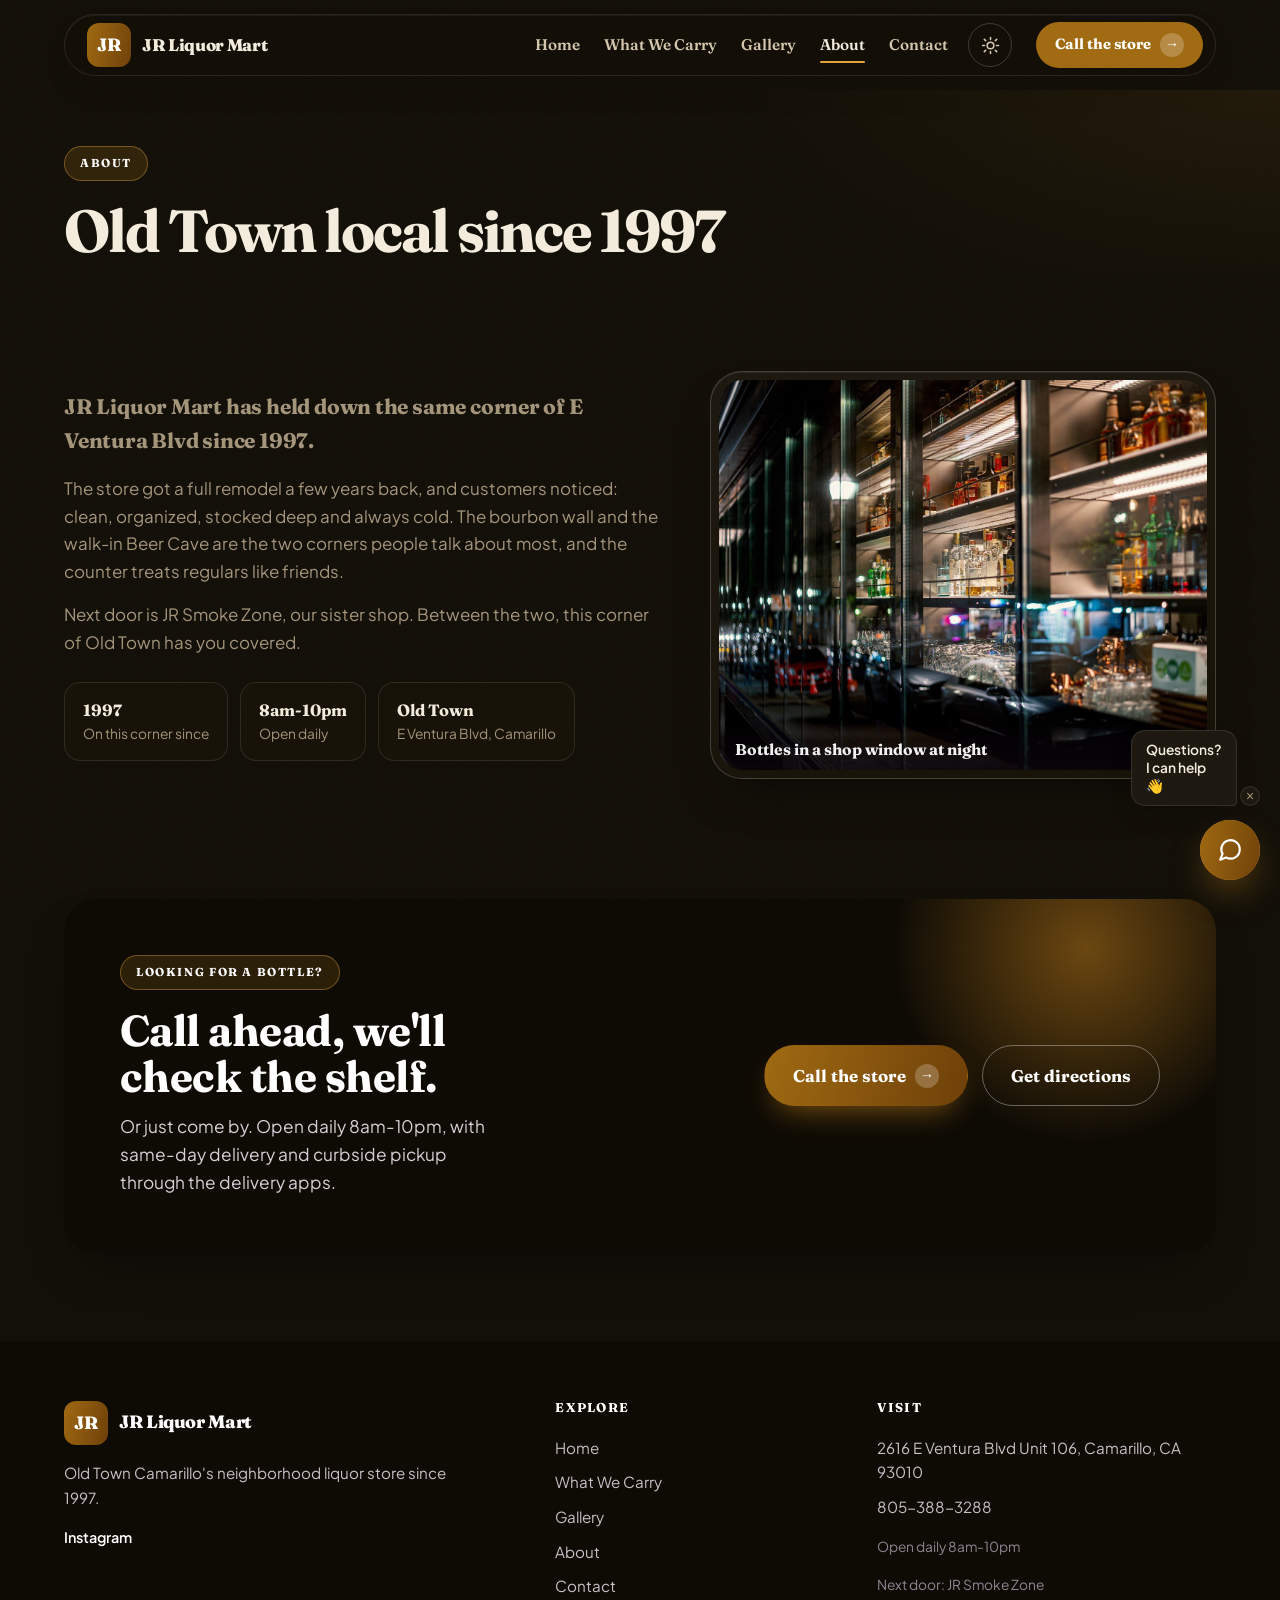
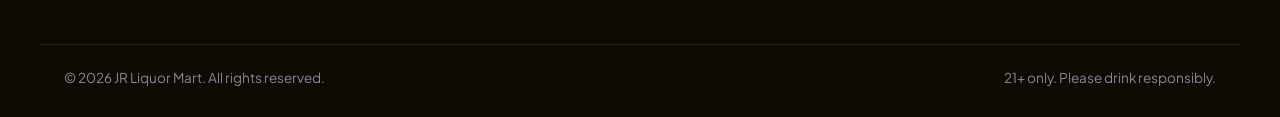
==== commit 67ca3d46: "Add licensed stock photography (Pexels) site-wide - 15 Pexels photos fill the hero, What We Carry ca" ====
--- a/about.html
+++ b/about.html
@@ -41,7 +41,7 @@
       <div><strong>Old Town</strong><span>E Ventura Blvd, Camarillo</span></div>
     </div>
   </div>
-  <div class="about-art reveal d1"><div class="art-frame"><figure class="tile tile-ph" data-cat="store"><span class="tile-label">A photo of the shop</span><span class="tile-swap">photo</span></figure></div></div>
+  <div class="about-art reveal d1"><div class="art-frame"><figure class="tile" data-cat="store"><img src="assets/night-window.jpg" alt="Bottles in a shop window at night" loading="lazy"><figcaption>Bottles in a shop window at night</figcaption></figure></div></div>
 </div></section>
 </main><section class="cta-band"><div class="wrap"><div class="cta-card reveal">
   <div class="cta-copy"><span class="eyebrow eyebrow-light">Looking for a bottle?</span>
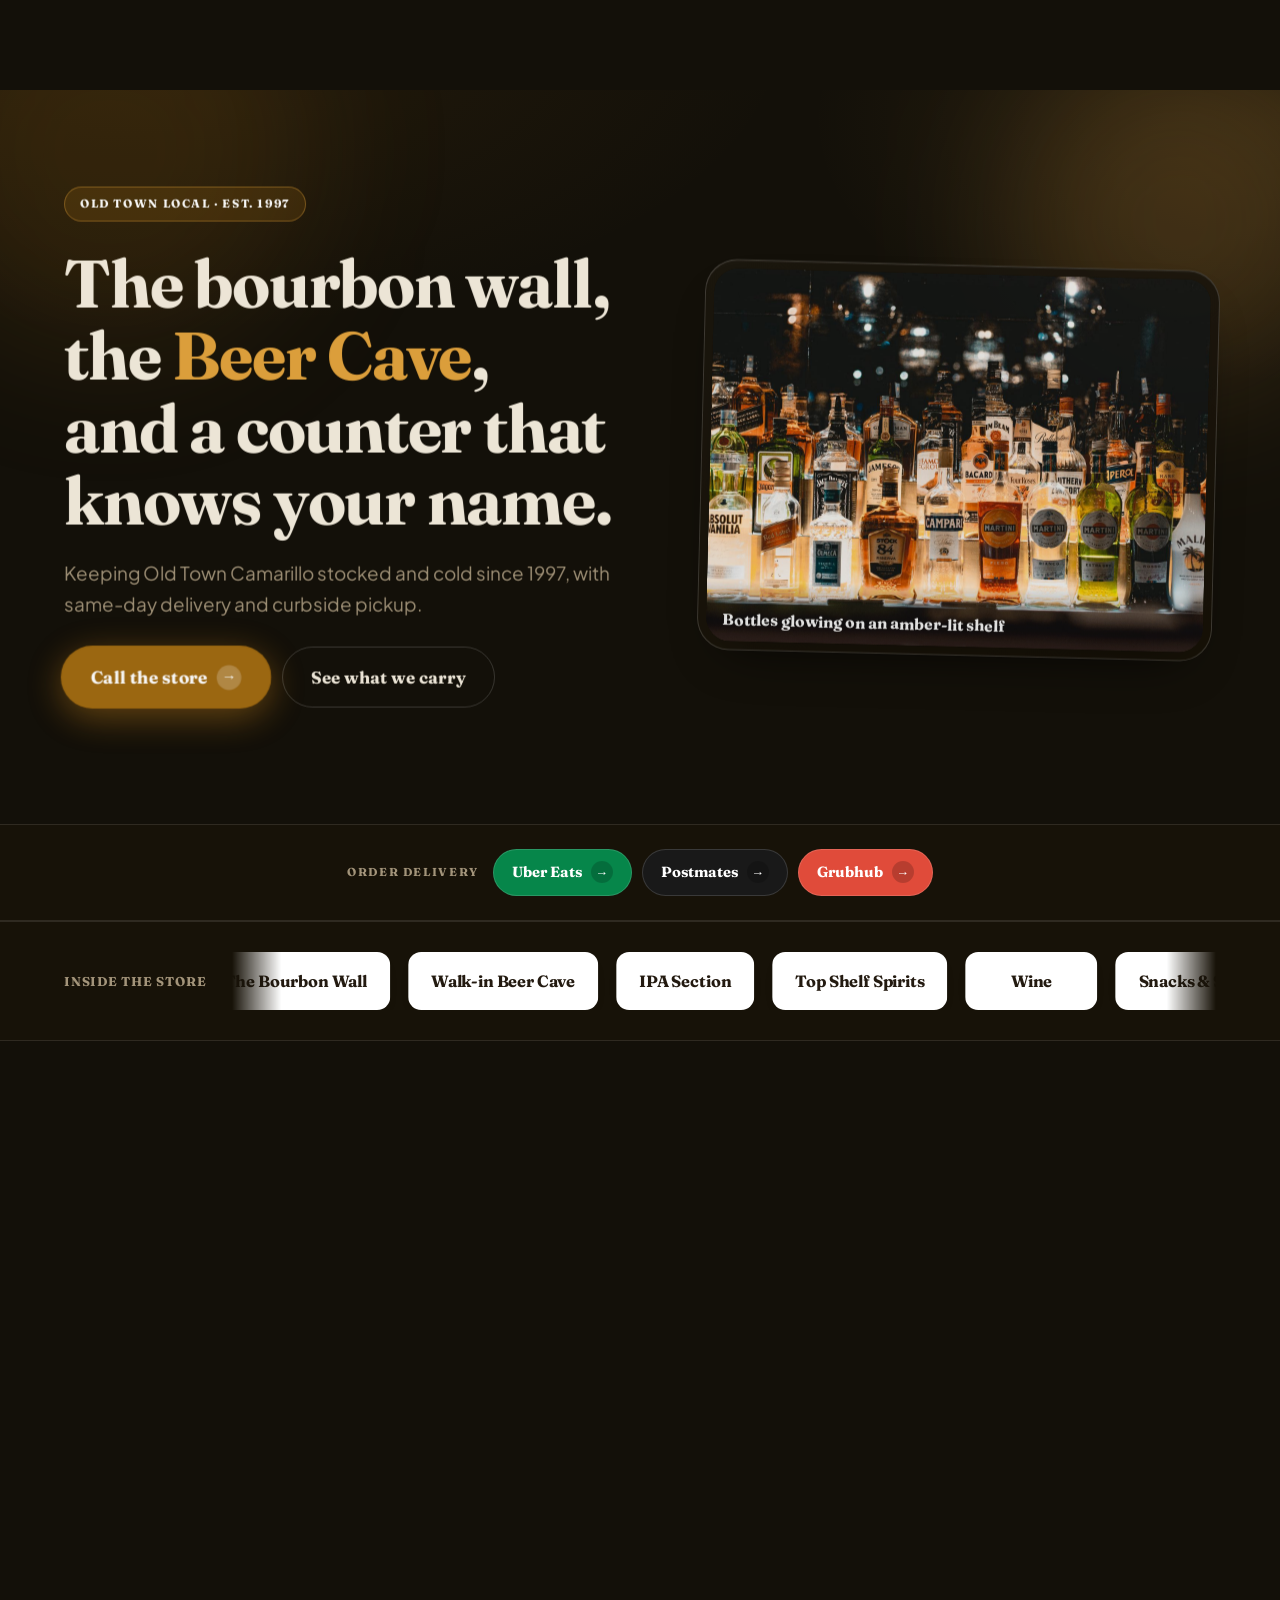
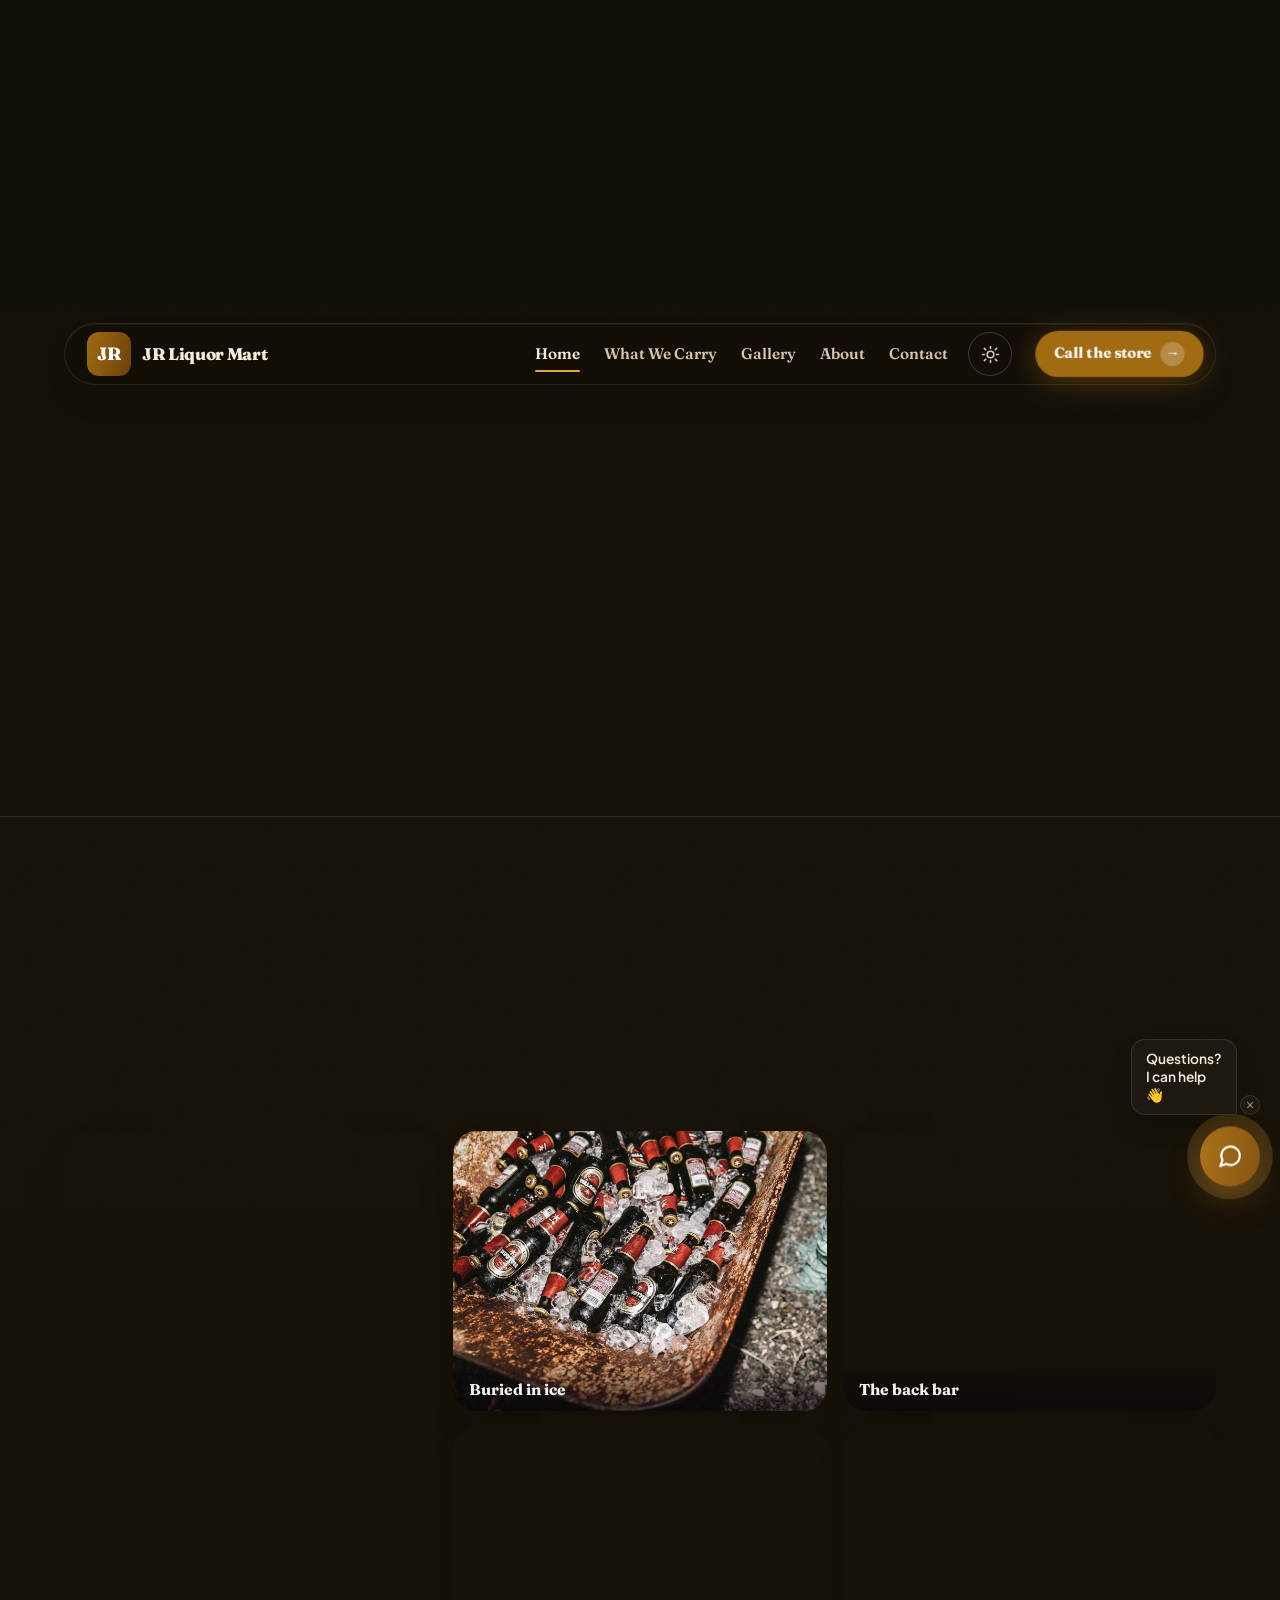
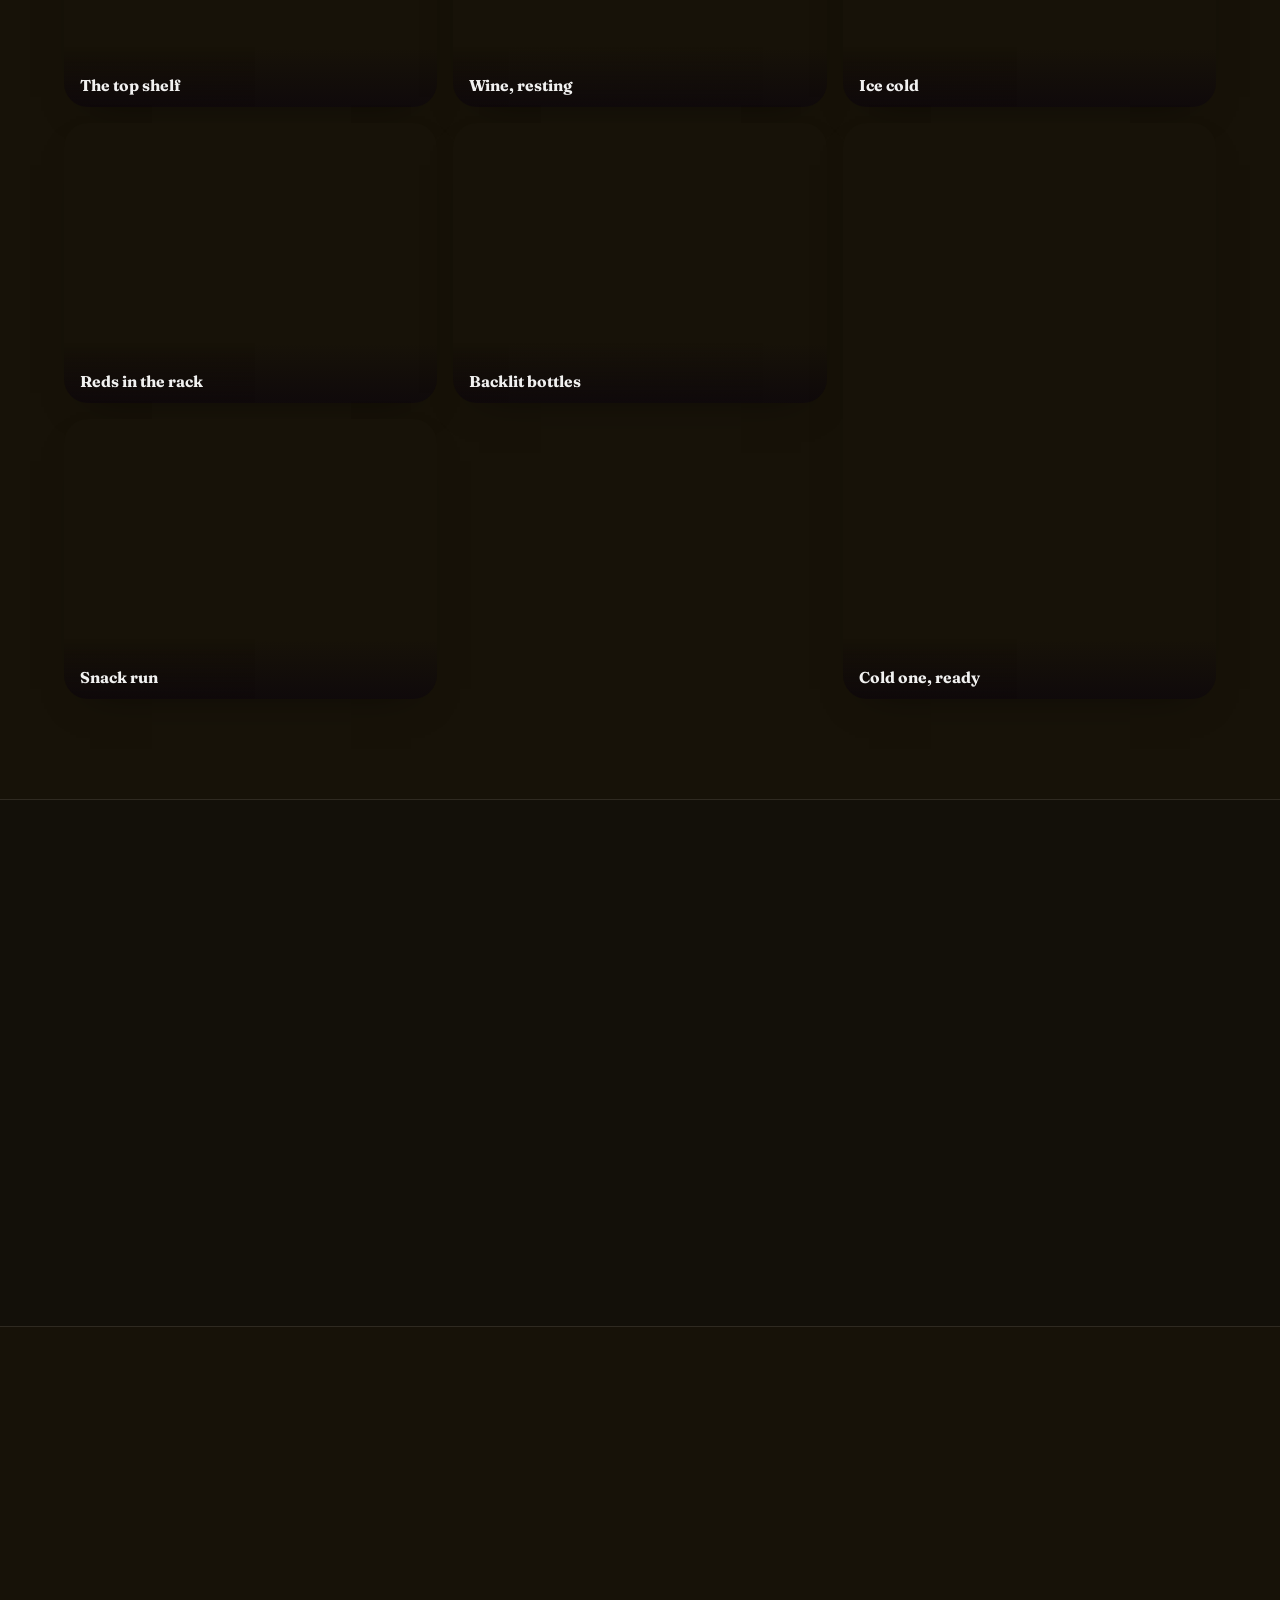
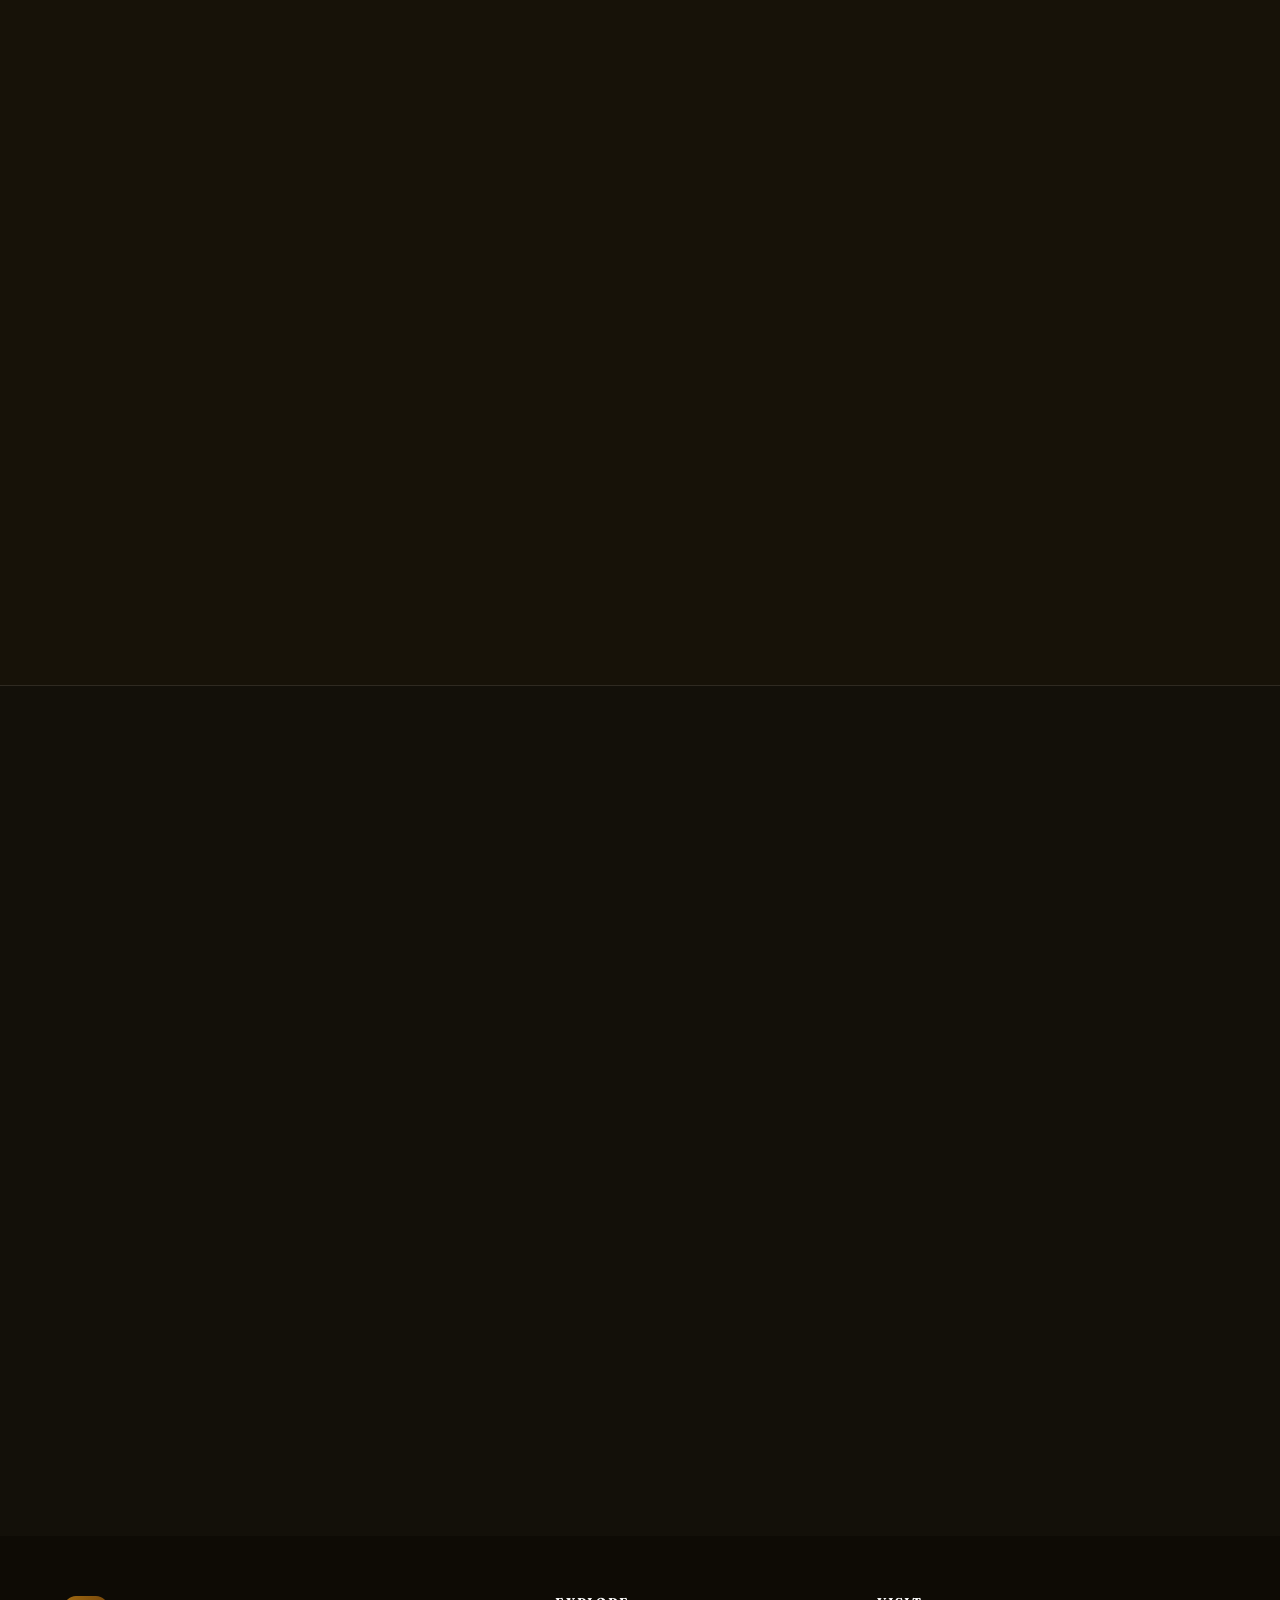
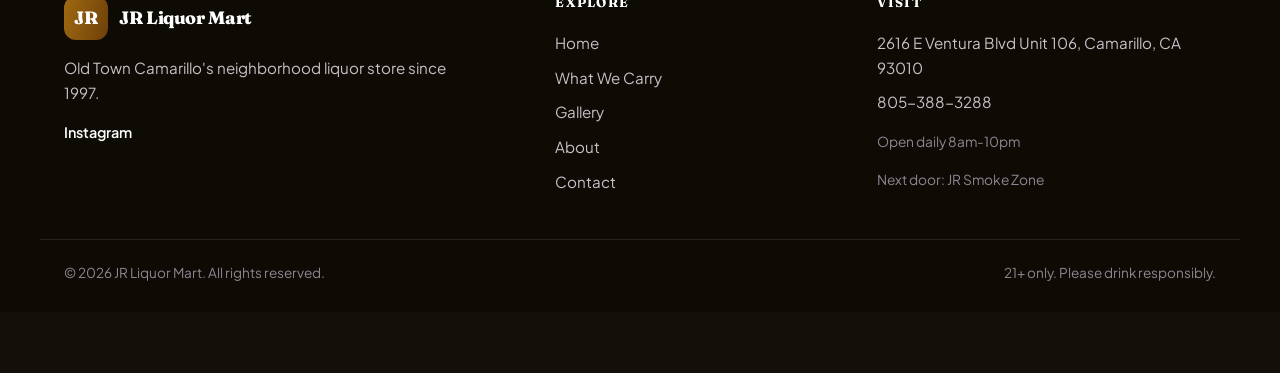
==== commit 64e7c2ab: "One-page layout + verified delivery platform links - index.html now carries every section (hero, ord" ====
--- a/about.html
+++ b/about.html
@@ -1,92 +1,6 @@
-<!doctype html><html lang="en"><head>
-<meta charset="utf-8"><meta name="viewport" content="width=device-width,initial-scale=1,viewport-fit=cover">
-<title>About | JR Liquor Mart</title><meta name="description" content="JR Liquor Mart has held down the same corner of E Ventura Blvd in Old Town Camarillo since 1997.">
-<link rel="canonical" href="https://jrliquormart.com/about.html">
-<meta name="robots" content="index,follow">
-<meta property="og:title" content="About | JR Liquor Mart"><meta property="og:description" content="JR Liquor Mart has held down the same corner of E Ventura Blvd in Old Town Camarillo since 1997.">
-<meta property="og:type" content="website"><meta property="og:url" content="https://jrliquormart.com/about.html">
-<meta property="og:site_name" content="JR Liquor Mart"><meta property="og:image" content="https://jrliquormart.com/assets/og-image.jpg">
-<meta property="og:locale" content="en_US"><meta name="theme-color" content="#b8791a">
-<meta name="twitter:card" content="summary_large_image">
-<meta name="twitter:title" content="About | JR Liquor Mart"><meta name="twitter:description" content="JR Liquor Mart has held down the same corner of E Ventura Blvd in Old Town Camarillo since 1997.">
-<meta name="twitter:image" content="https://jrliquormart.com/assets/og-image.jpg">
-<link rel="icon" href="favicon.ico?v=1" sizes="48x48 32x32 16x16">
-<link rel="icon" type="image/png" href="assets/favicon.png?v=1" sizes="256x256">
-<link rel="apple-touch-icon" href="assets/apple-touch-icon.png?v=1">
-<link rel="preconnect" href="https://fonts.googleapis.com">
-<link rel="preconnect" href="https://fonts.gstatic.com" crossorigin>
-<link href="https://fonts.googleapis.com/css2?family=Fraunces:opsz,wght@9..144,600;9..144,700;9..144,800&family=Plus+Jakarta+Sans:wght@400;500;600;700&display=swap" rel="stylesheet">
-<link rel="stylesheet" href="styles.css?v=2">
-<script type="application/ld+json">{"@context":"https://schema.org","@type":["LiquorStore","LocalBusiness"],"@id":"https://jrliquormart.com/#business","name":"JR Liquor Mart","description":"Old Town Camarillo's neighborhood liquor store since 1997. Bourbon and whiskey, a walk-in beer cooler, tequila, wine and snacks.","image":"https://jrliquormart.com/assets/og-image.jpg","logo":"https://jrliquormart.com/assets/logo.png","url":"https://jrliquormart.com/","telephone":"+18053883288","priceRange":"$","address":{"@type":"PostalAddress","streetAddress":"2616 E Ventura Blvd Unit 106","addressLocality":"Camarillo","addressRegion":"CA","postalCode":"93010","addressCountry":"US"},"hasMap":"https://maps.google.com/?q=2616+E+Ventura+Blvd+Unit+106,+Camarillo,+CA+93010","openingHoursSpecification":[{"@type":"OpeningHoursSpecification","dayOfWeek":["Monday","Tuesday","Wednesday","Thursday","Friday","Saturday","Sunday"],"opens":"08:00","closes":"22:00"}],"sameAs":["https://www.instagram.com/jrliquormart"]}</script>
-<script>(function(){try{var t=localStorage.getItem("theme")||"dark";document.documentElement.setAttribute("data-theme",t);}catch(e){}})();</script>
-</head><body class="about">
-<a class="skip" href="#main">Skip to content</a><div class="nav-shell"><header class="nav"><div class="nav-in">
-  <a class="brand " href="index.html" aria-label="JR Liquor Mart home"><span class="brand-b">JR</span><span class="brand-name">JR Liquor Mart</span></a>
-  <nav class="nav-links"><a href="index.html">Home</a><a href="services.html">What We Carry</a><a href="gallery.html">Gallery</a><a href="about.html" class="active">About</a><a href="contact.html">Contact</a></nav>
-  <button class="theme-toggle" type="button" aria-label="Toggle dark mode" title="Toggle theme"><svg class="sun" viewBox="0 0 24 24" aria-hidden="true"><circle cx="12" cy="12" r="4.2"/><path d="M12 2v2.4M12 19.6V22M4.2 4.2l1.7 1.7M18.1 18.1l1.7 1.7M2 12h2.4M19.6 12H22M4.2 19.8l1.7-1.7M18.1 5.9l1.7-1.7"/></svg><svg class="moon" viewBox="0 0 24 24" aria-hidden="true"><path d="M20 14.5A8 8 0 1 1 9.5 4a6.5 6.5 0 0 0 10.5 10.5Z"/></svg></button>
-  <a class="btn btn-primary btn-sm nav-cta cta-anim" href="tel:+18053883288">Call the store<span class="btn-ic">&rarr;</span></a>
-  <button class="burger" aria-label="Menu" aria-expanded="false"><span></span><span></span><span></span></button>
-</div></header></div>
-<div class="mobile-menu" id="mobile-menu"><a href="index.html">Home</a><a href="services.html">What We Carry</a><a href="gallery.html">Gallery</a><a href="about.html">About</a><a href="contact.html">Contact</a><a class="btn btn-primary cta-anim" href="tel:+18053883288">Call the store<span class="btn-ic">&rarr;</span></a></div>
-<main id="main">
-<section class="page-hero"><div class="wrap reveal"><span class="eyebrow">About</span><h1>Old Town local since 1997</h1></div></section>
-<section class="section"><div class="wrap about-in">
-  <div class="about-copy reveal">
-    <p class="lead">JR Liquor Mart has held down the same corner of E Ventura Blvd since 1997.</p>
-    <p>The store got a full remodel a few years back, and customers noticed: clean, organized, stocked deep and always cold. The bourbon wall and the walk-in Beer Cave are the two corners people talk about most, and the counter treats regulars like friends.</p>
-    <p>Next door is JR Smoke Zone, our sister shop. Between the two, this corner of Old Town has you covered.</p>
-    <div class="about-facts">
-      <div><strong>1997</strong><span>On this corner since</span></div>
-      <div><strong>8am-10pm</strong><span>Open daily</span></div>
-      <div><strong>Old Town</strong><span>E Ventura Blvd, Camarillo</span></div>
-    </div>
-  </div>
-  <div class="about-art reveal d1"><div class="art-frame"><figure class="tile" data-cat="store"><img src="assets/night-window.jpg" alt="Bottles in a shop window at night" loading="lazy"><figcaption>Bottles in a shop window at night</figcaption></figure></div></div>
-</div></section>
-</main><section class="cta-band"><div class="wrap"><div class="cta-card reveal">
-  <div class="cta-copy"><span class="eyebrow eyebrow-light">Looking for a bottle?</span>
-    <h2>Call ahead, we'll check the shelf.</h2>
-    <p>Or just come by. Open daily 8am-10pm, with same-day delivery and curbside pickup through the delivery apps.</p></div>
-  <div class="cta-btns"><a class="btn btn-glow btn-lg cta-anim" href="tel:+18053883288">Call the store<span class="btn-ic">&rarr;</span></a>
-  <a class="btn btn-ghost-light btn-lg" href="https://maps.google.com/?q=2616+E+Ventura+Blvd+Unit+106,+Camarillo,+CA+93010" target="_blank" rel="noopener">Get directions</a></div>
-</div></div></section><footer><div class="wrap foot-grid">
-  <div class="foot-brand"><a class="brand brand-foot" href="index.html" aria-label="JR Liquor Mart home"><span class="brand-b">JR</span><span class="brand-name">JR Liquor Mart</span></a>
-    <p>Old Town Camarillo's neighborhood liquor store since 1997.</p>
-    <div class="foot-social"><a href="https://www.instagram.com/jrliquormart" target="_blank" rel="noopener">Instagram</a></div>
-  </div>
-  <div class="foot-col"><h5>Explore</h5><a href="index.html">Home</a><a href="services.html">What We Carry</a><a href="gallery.html">Gallery</a><a href="about.html">About</a><a href="contact.html">Contact</a></div>
-  <div class="foot-col"><h5>Visit</h5>
-    <a href="https://maps.google.com/?q=2616+E+Ventura+Blvd+Unit+106,+Camarillo,+CA+93010" target="_blank" rel="noopener">2616 E Ventura Blvd Unit 106, Camarillo, CA 93010</a>
-    <a href="tel:+18053883288">805-388-3288</a>
-    
-    <span class="foot-note">Open daily 8am-10pm</span>
-    <span class="foot-note">Next door: JR Smoke Zone</span>
-  </div>
-</div>
-<div class="legal wrap"><span>&copy; 2026 JR Liquor Mart. All rights reserved.</span><span>21+ only. Please drink responsibly.</span></div>
-</footer>
-<div class="callbar" aria-label="Contact us">
-  <a href="tel:+18053883288"><svg viewBox="0 0 24 24" aria-hidden="true"><path d="M22 16.9v3a2 2 0 0 1-2.2 2 19.8 19.8 0 0 1-8.6-3 19.5 19.5 0 0 1-6-6 19.8 19.8 0 0 1-3-8.6A2 2 0 0 1 4.1 2h3a2 2 0 0 1 2 1.7c.1.9.4 1.8.7 2.7a2 2 0 0 1-.5 2.1L8.1 9.9a16 16 0 0 0 6 6l1.4-1.2a2 2 0 0 1 2.1-.5c.9.3 1.8.6 2.7.7a2 2 0 0 1 1.7 2z"/></svg>Call us</a>
-  <a href="sms:+18053883288"><svg viewBox="0 0 24 24" aria-hidden="true"><path d="M21 11.5a8.5 8.5 0 0 1-12.6 7.4L3 21l2.1-5.4A8.5 8.5 0 1 1 21 11.5Z"/></svg>Text us</a>
-</div>
-<div class="cw" id="cw">
-  <button class="cw-bubble" id="cw-bubble" type="button" aria-label="Open assistant" aria-expanded="false" aria-controls="cw-panel">
-    <svg class="cw-i cw-i-chat" viewBox="0 0 24 24" aria-hidden="true"><path d="M21 11.5a8.5 8.5 0 0 1-12.6 7.4L3 21l2.1-5.4A8.5 8.5 0 1 1 21 11.5Z"/></svg>
-    <svg class="cw-i cw-i-x" viewBox="0 0 24 24" aria-hidden="true"><path d="M6 6l12 12M18 6L6 18"/></svg>
-  </button>
-  <div class="cw-panel" id="cw-panel" role="dialog" aria-modal="false" aria-labelledby="cw-title" hidden>
-    <div class="cw-head"><span class="cw-avatar" aria-hidden="true">JR</span>
-      <div class="cw-head-t"><strong id="cw-title">JR Assistant</strong><span><span class="cw-dot"></span> Ask about hours, delivery, or what we carry</span></div>
-      <button class="cw-x-btn" id="cw-close" type="button" aria-label="Close chat"><svg viewBox="0 0 24 24" aria-hidden="true"><path d="M6 6l12 12M18 6L6 18"/></svg></button>
-    </div>
-    <div class="cw-log" id="cw-log" role="log" aria-live="polite" aria-label="Chat messages"></div>
-    <form class="cw-form" id="cw-form" autocomplete="off">
-      <label for="cw-input" class="sr-only">Type your message</label>
-      <input id="cw-input" class="cw-input" type="text" placeholder="Type your message..." maxlength="600" autocomplete="off">
-      <button class="cw-send" id="cw-send" type="submit" aria-label="Send message"><svg viewBox="0 0 24 24" aria-hidden="true"><path d="M5 12h14M13 6l6 6-6 6"/></svg></button>
-    </form>
-    <p class="cw-note">AI assistant, answers can be off. Don't share passwords or card numbers.</p>
-  </div>
-</div>
-<script src="app.js?v=1"></script>
-<script src="chat.js?v=1"></script></body></html>+<!doctype html><html lang="en"><head><meta charset="utf-8">
+<meta name="viewport" content="width=device-width,initial-scale=1">
+<title>About | JR Liquor Mart</title><meta name="robots" content="noindex">
+<link rel="canonical" href="https://jrliquormart.com/">
+<meta http-equiv="refresh" content="0;url=index.html#about">
+</head><body><p>This page moved to the front page. <a href="index.html#about">Continue to JR Liquor Mart</a>.</p></body></html>
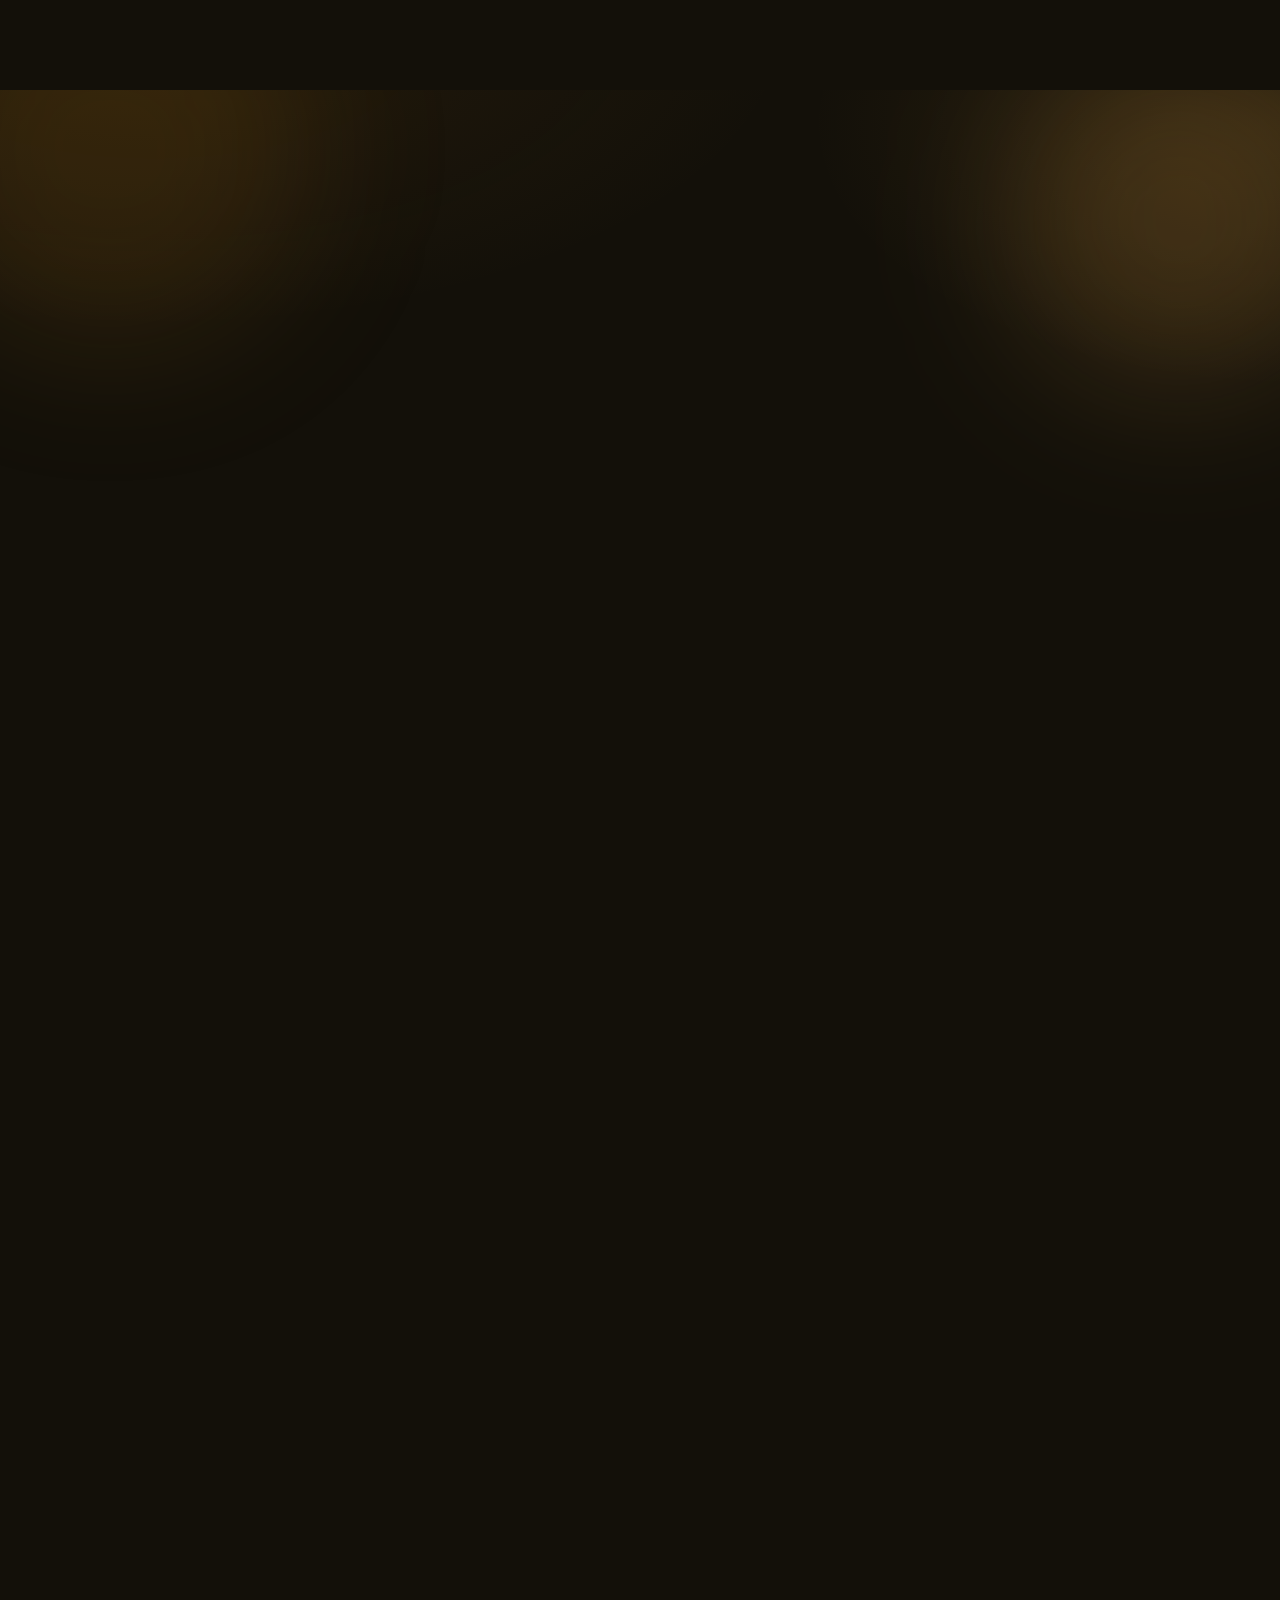
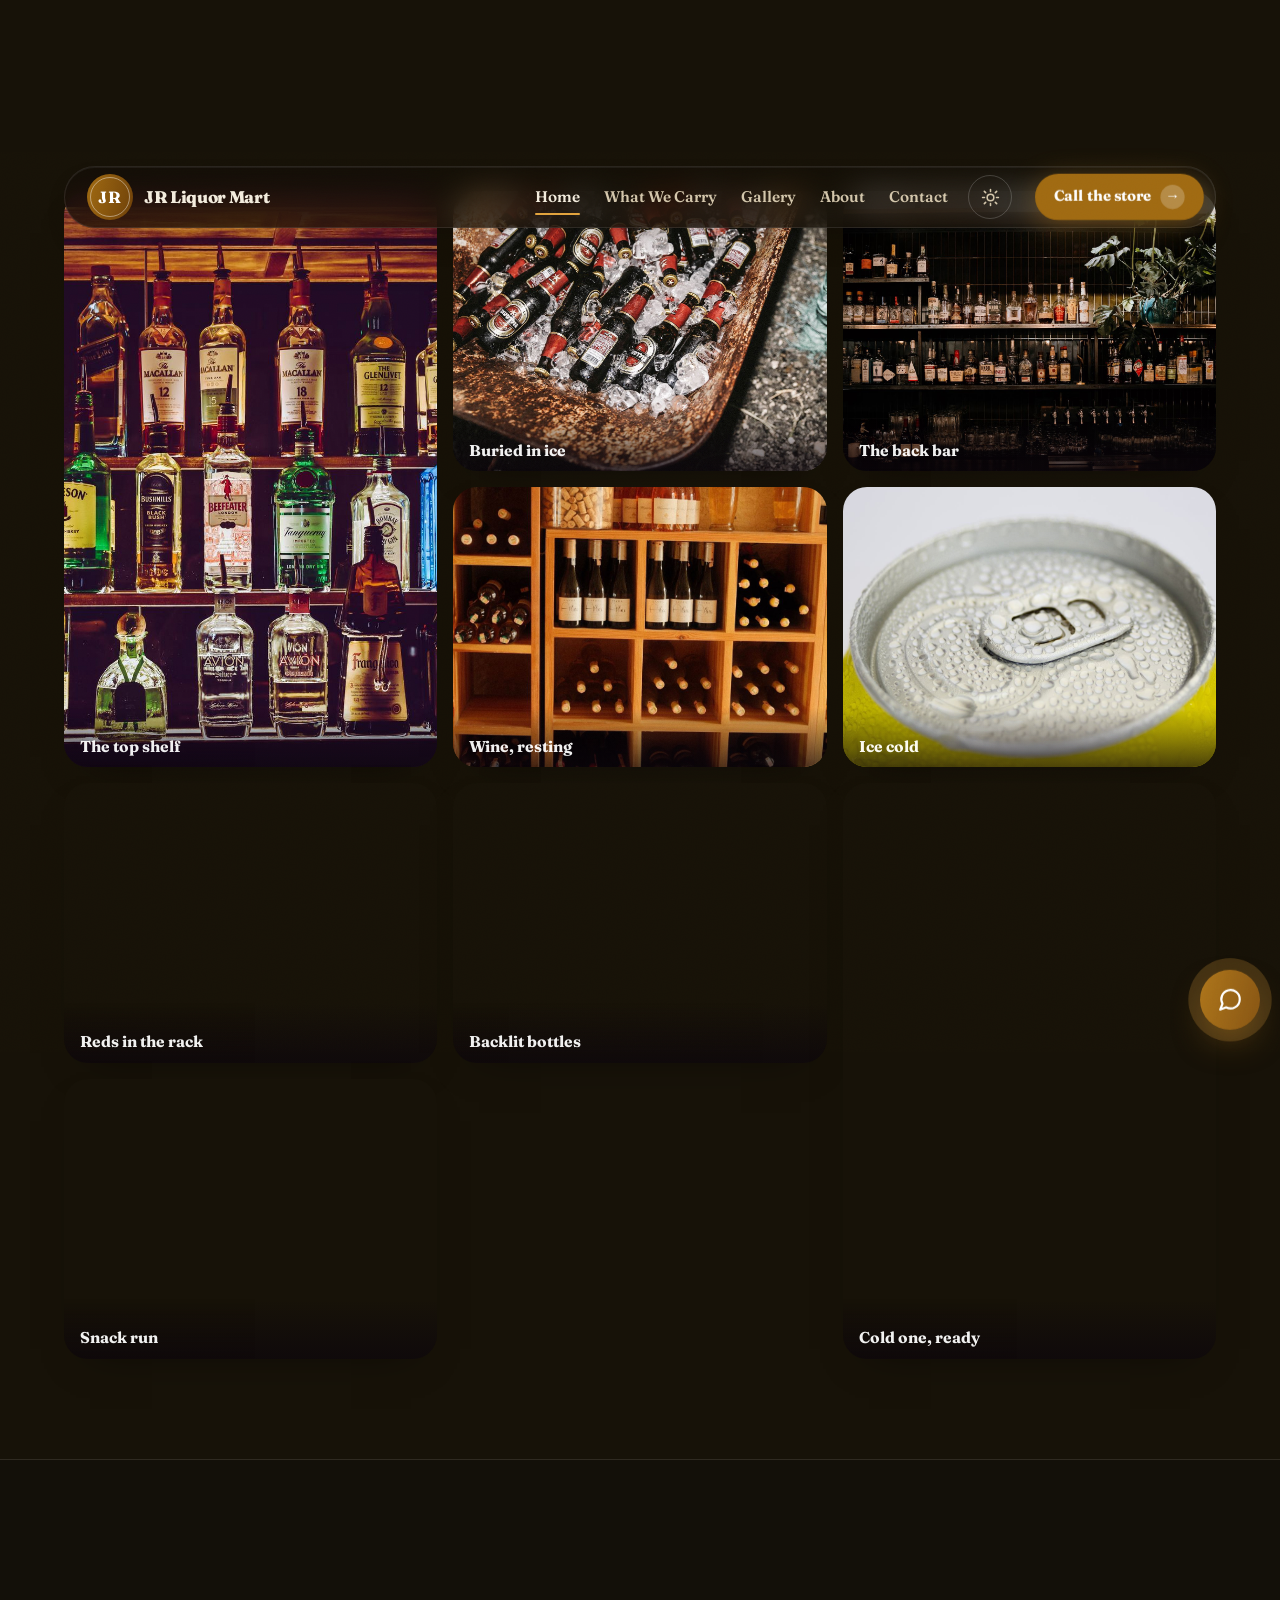
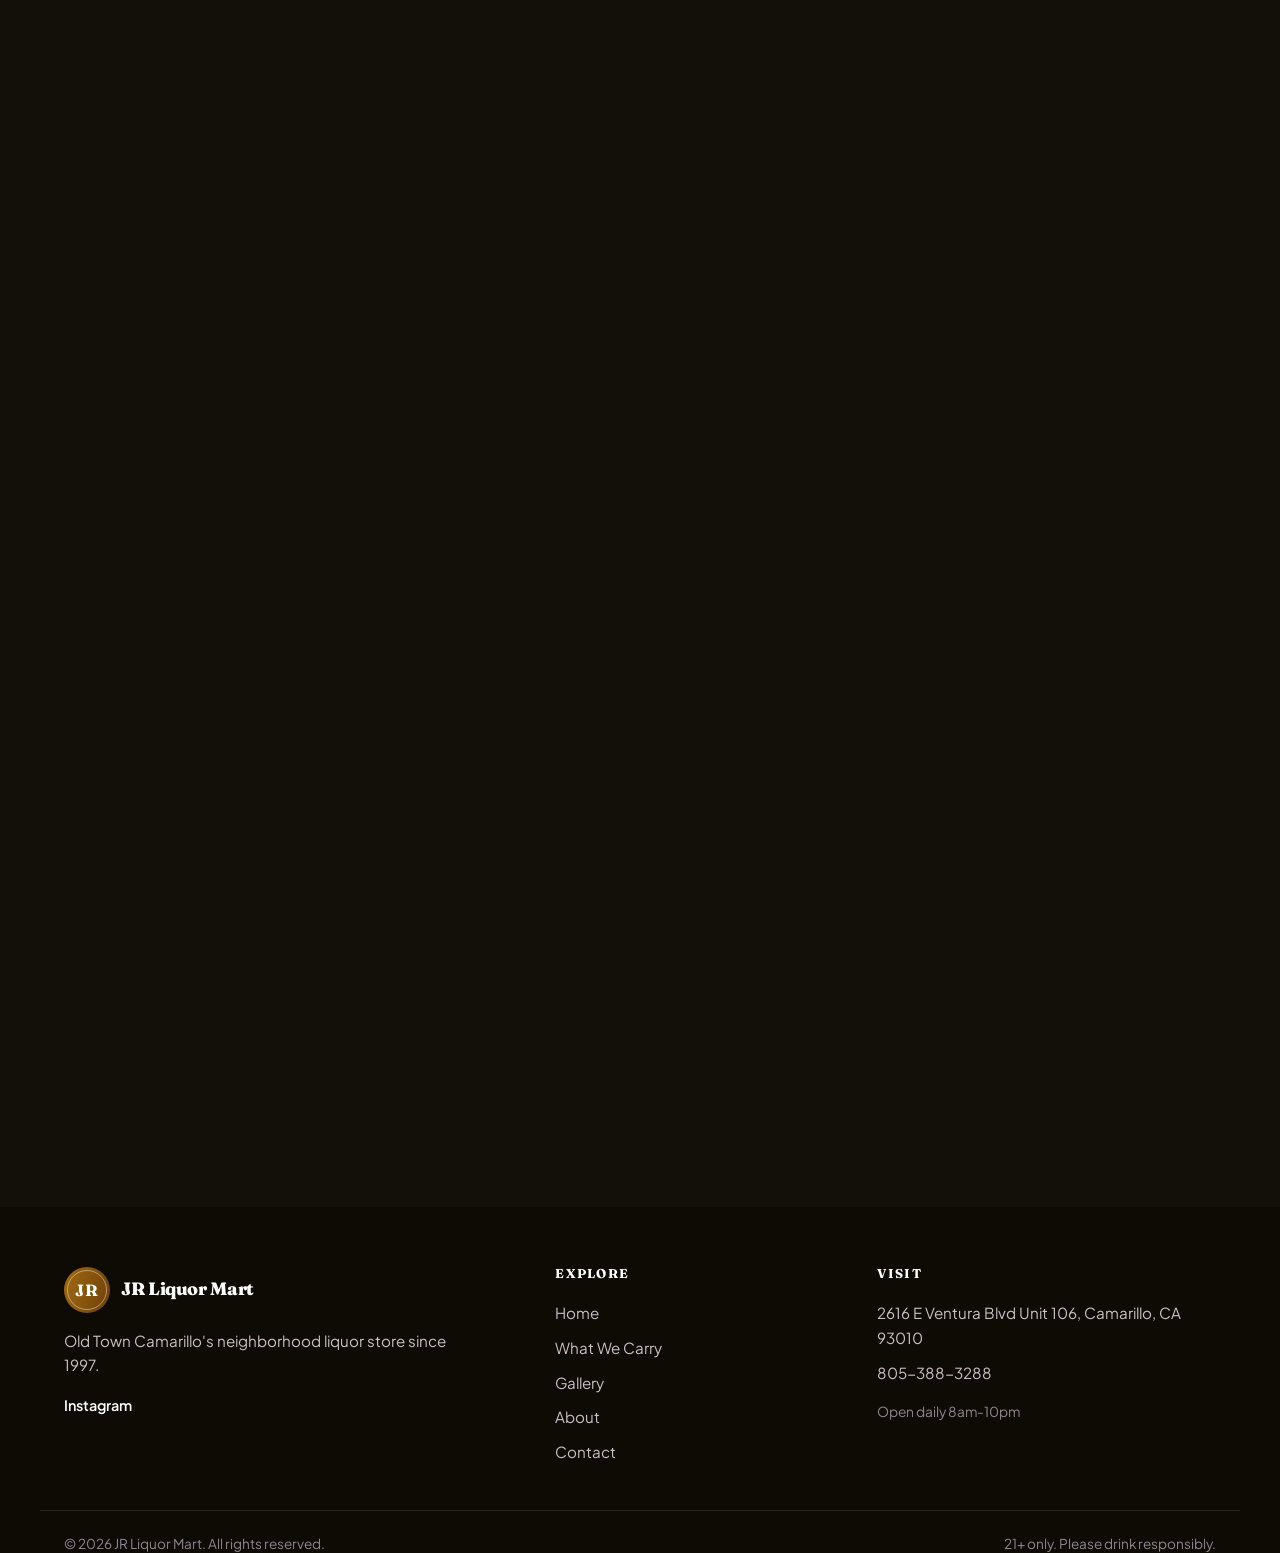
==== commit 5c269cb0: "Repetition rewrite + full SEO pass Repetition (each fact now lives in one place): - Cut the Why/feat" ====
--- a/about.html
+++ b/about.html
@@ -1,6 +1,6 @@
 <!doctype html><html lang="en"><head><meta charset="utf-8">
 <meta name="viewport" content="width=device-width,initial-scale=1">
 <title>About | JR Liquor Mart</title><meta name="robots" content="noindex">
-<link rel="canonical" href="https://jrliquormart.com/">
+<link rel="canonical" href="https://wyatt741.github.io/jr-liquor-mart/">
 <meta http-equiv="refresh" content="0;url=index.html#about">
 </head><body><p>This page moved to the front page. <a href="index.html#about">Continue to JR Liquor Mart</a>.</p></body></html>
